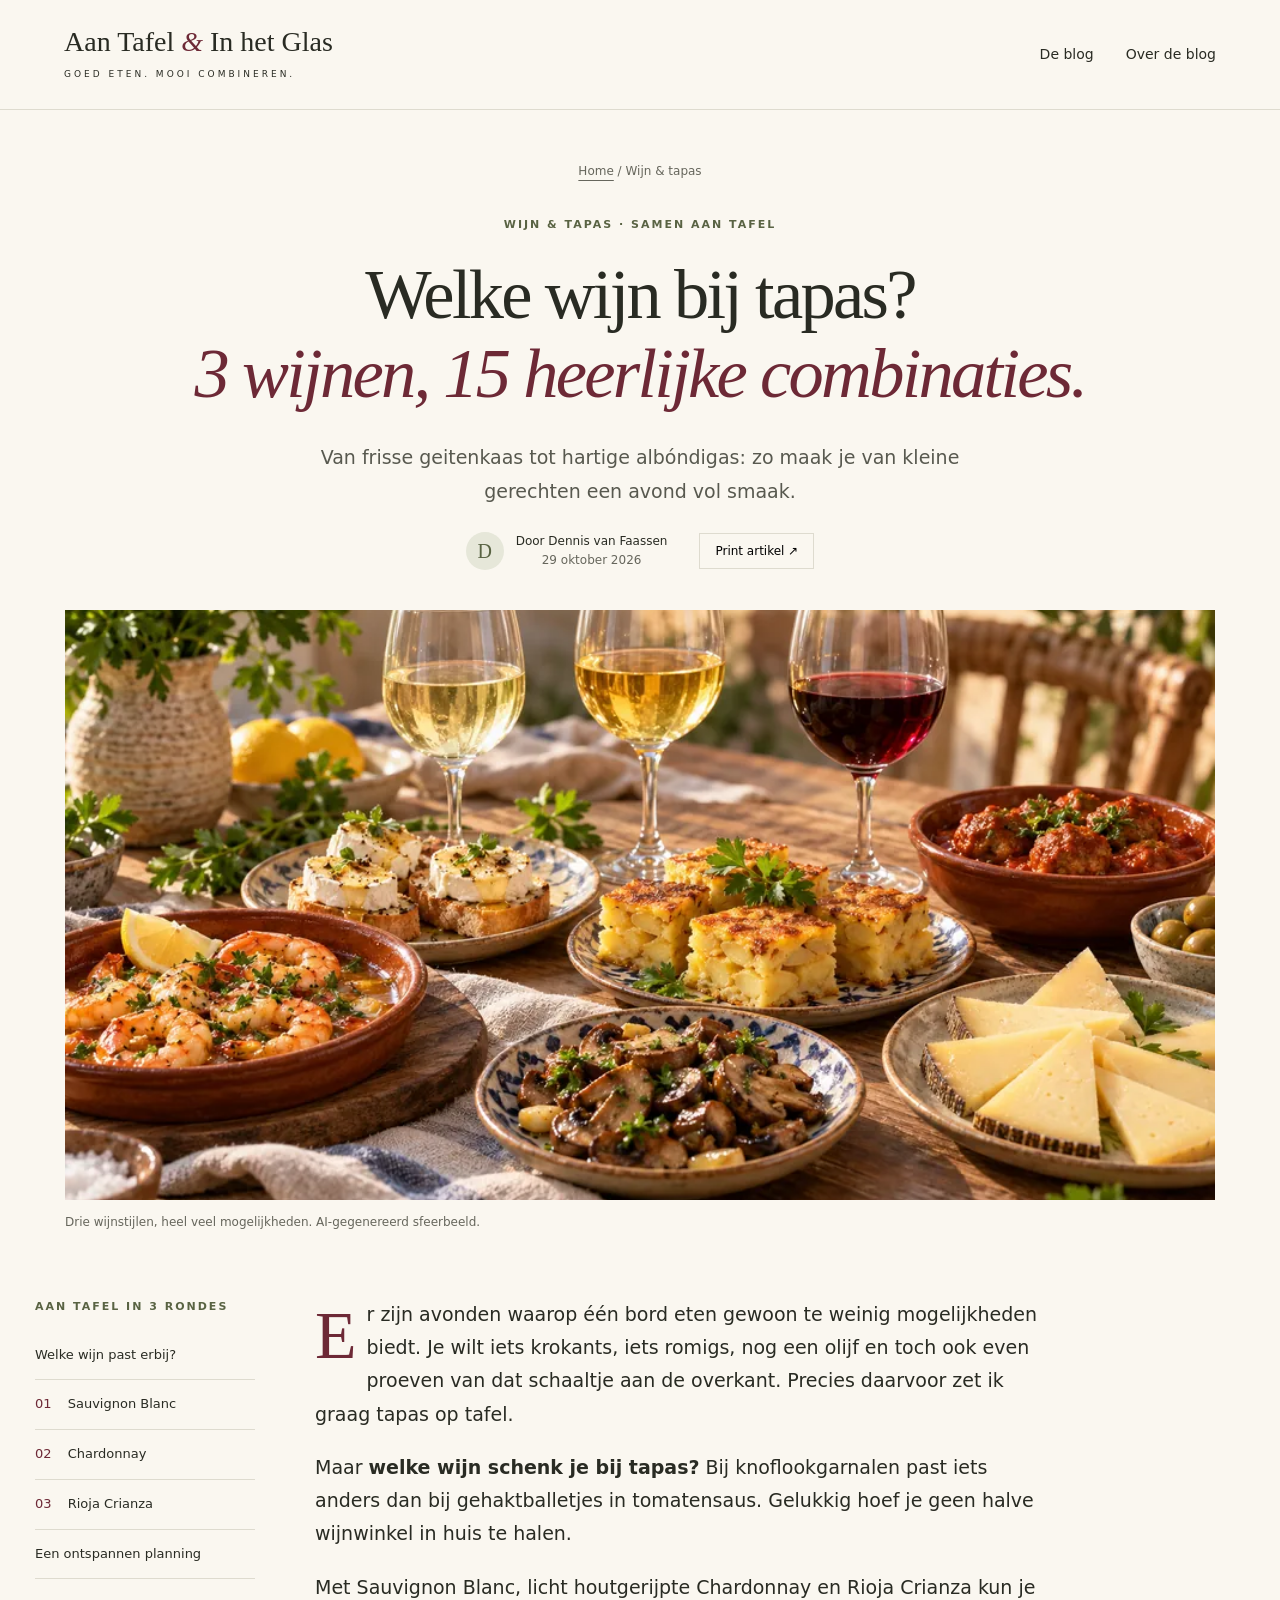
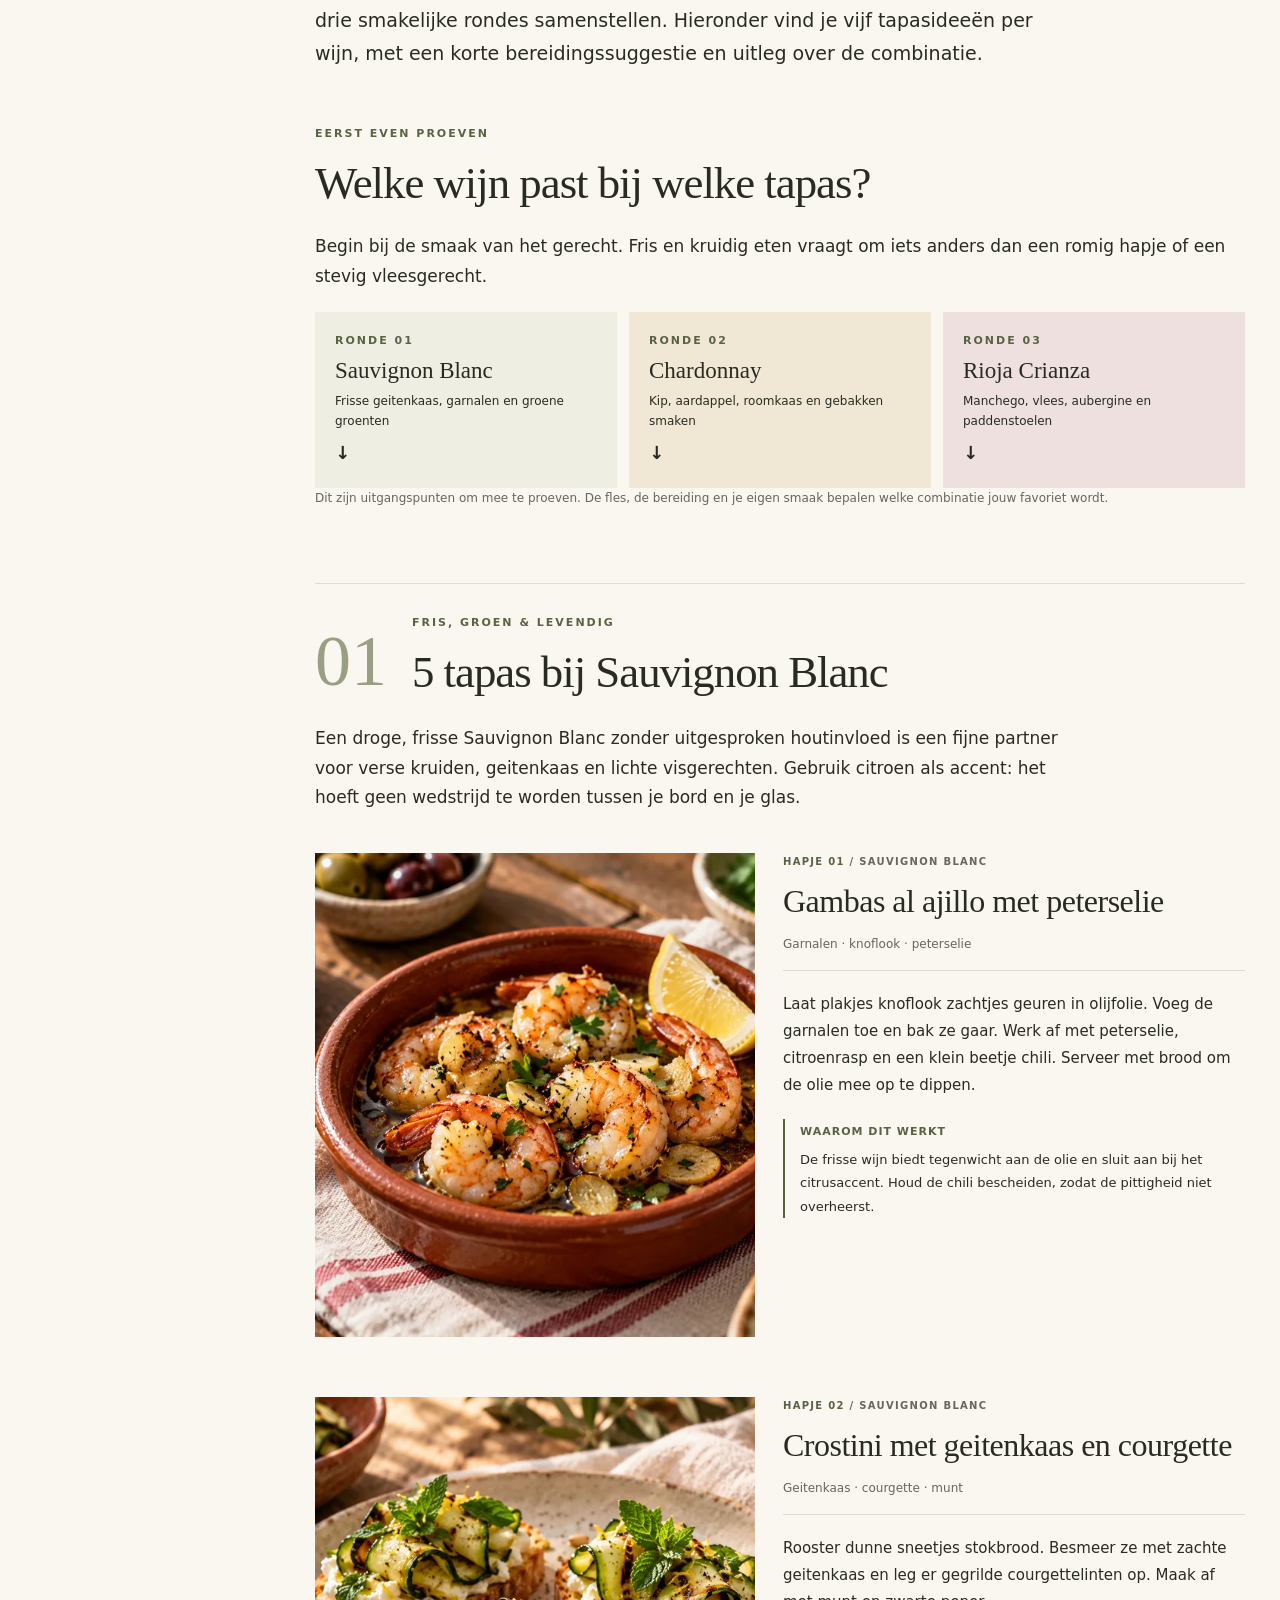
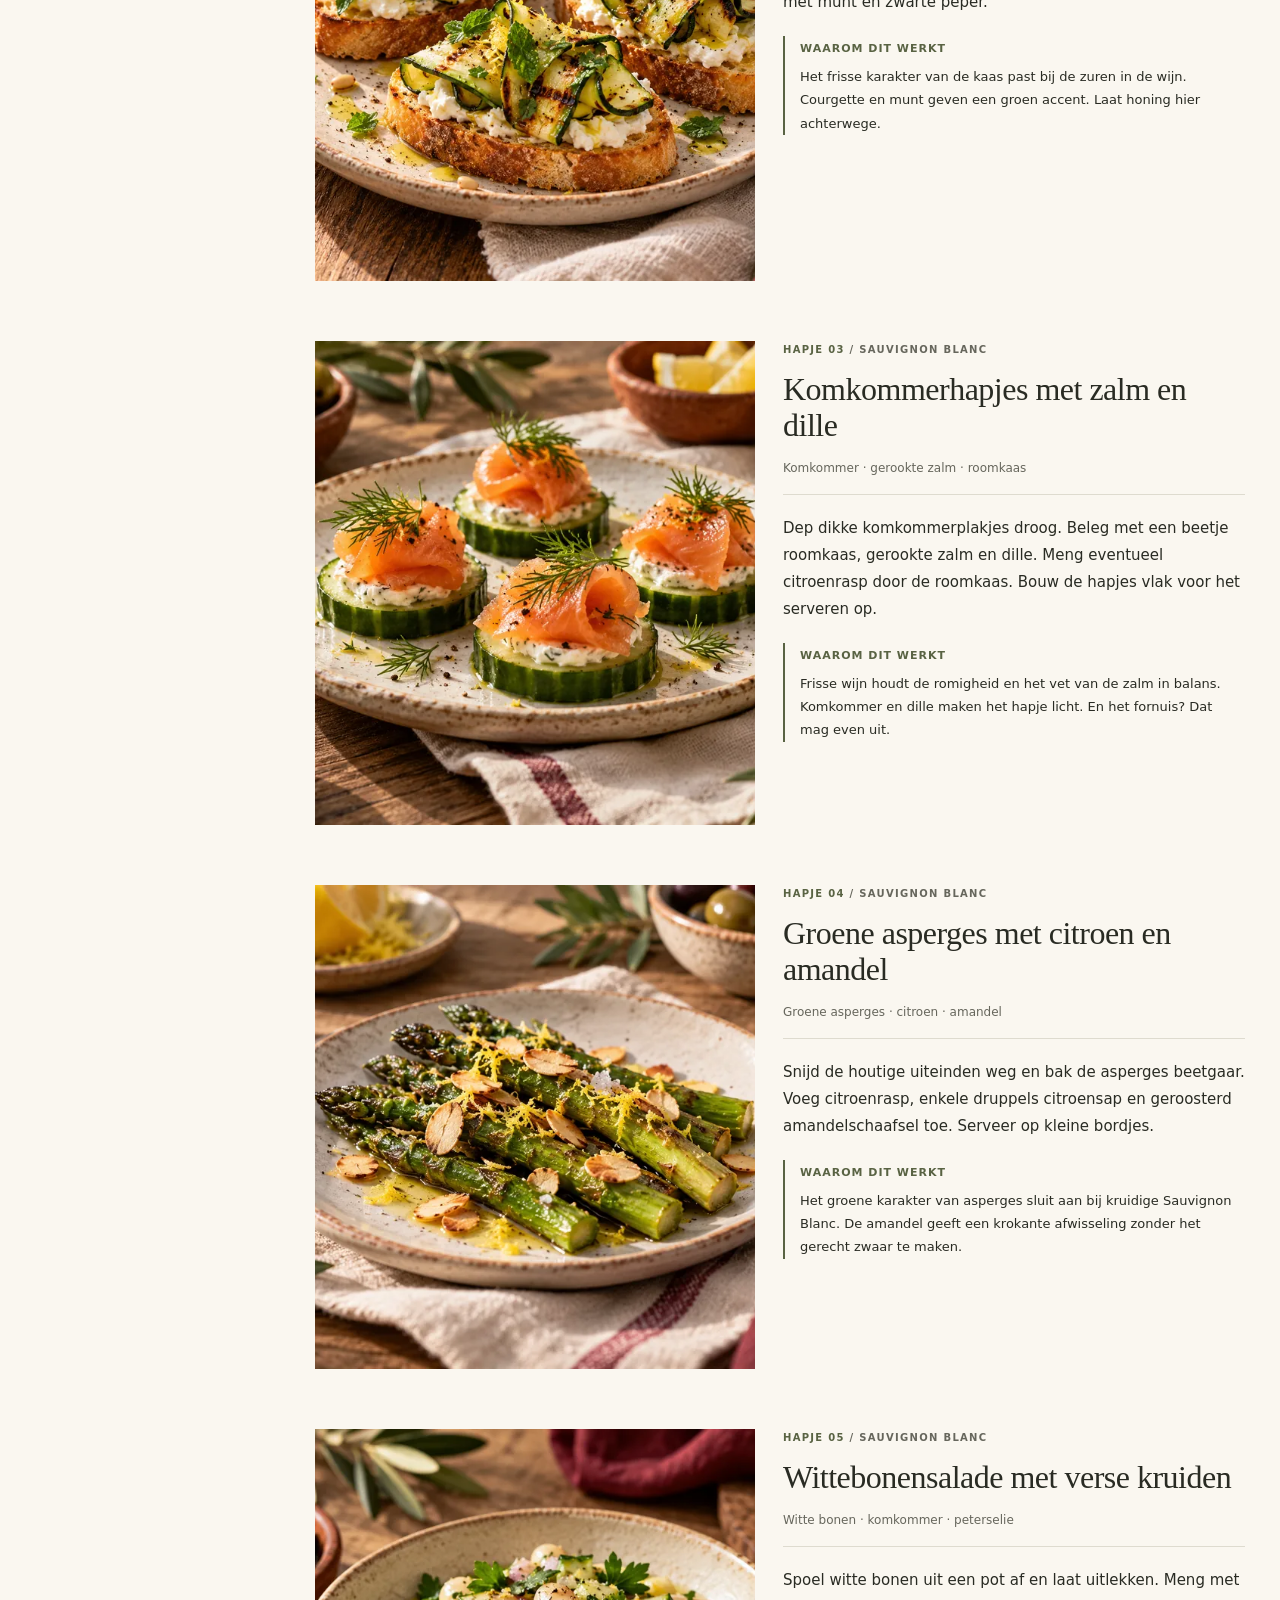
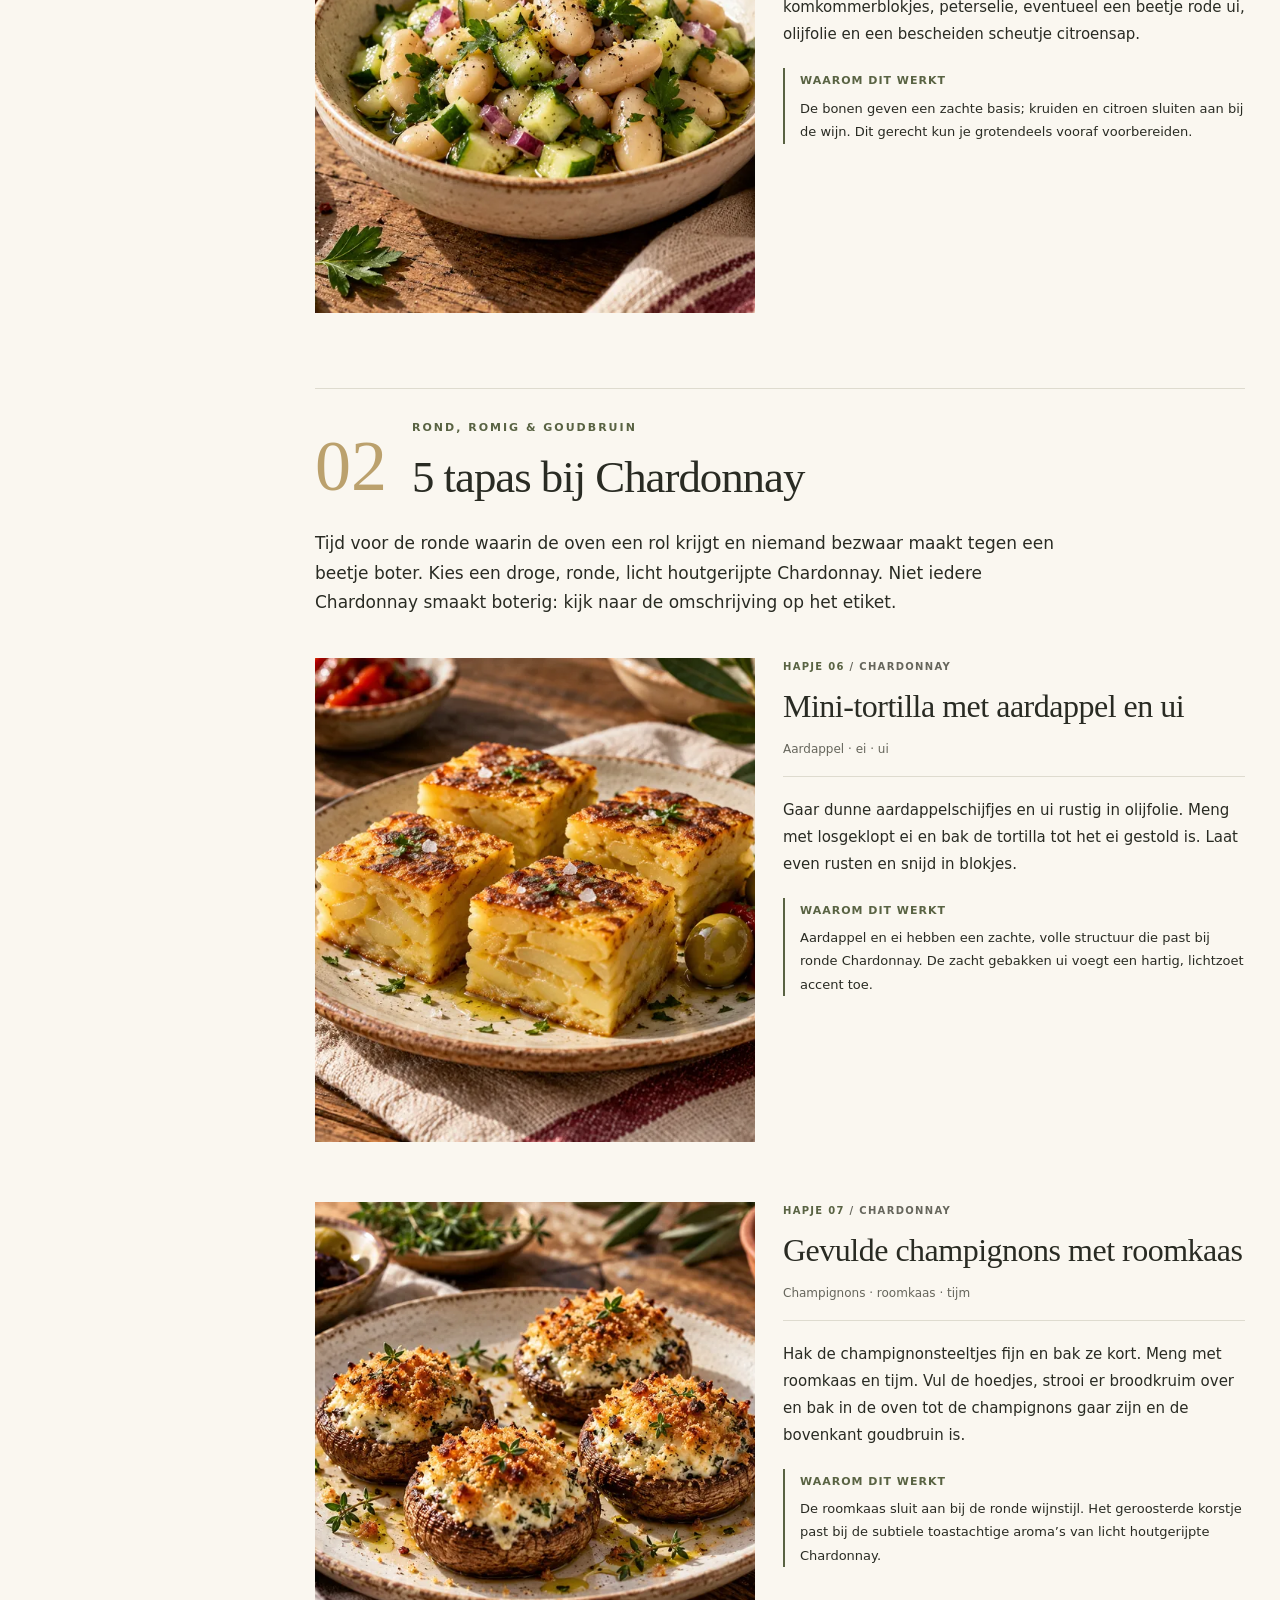
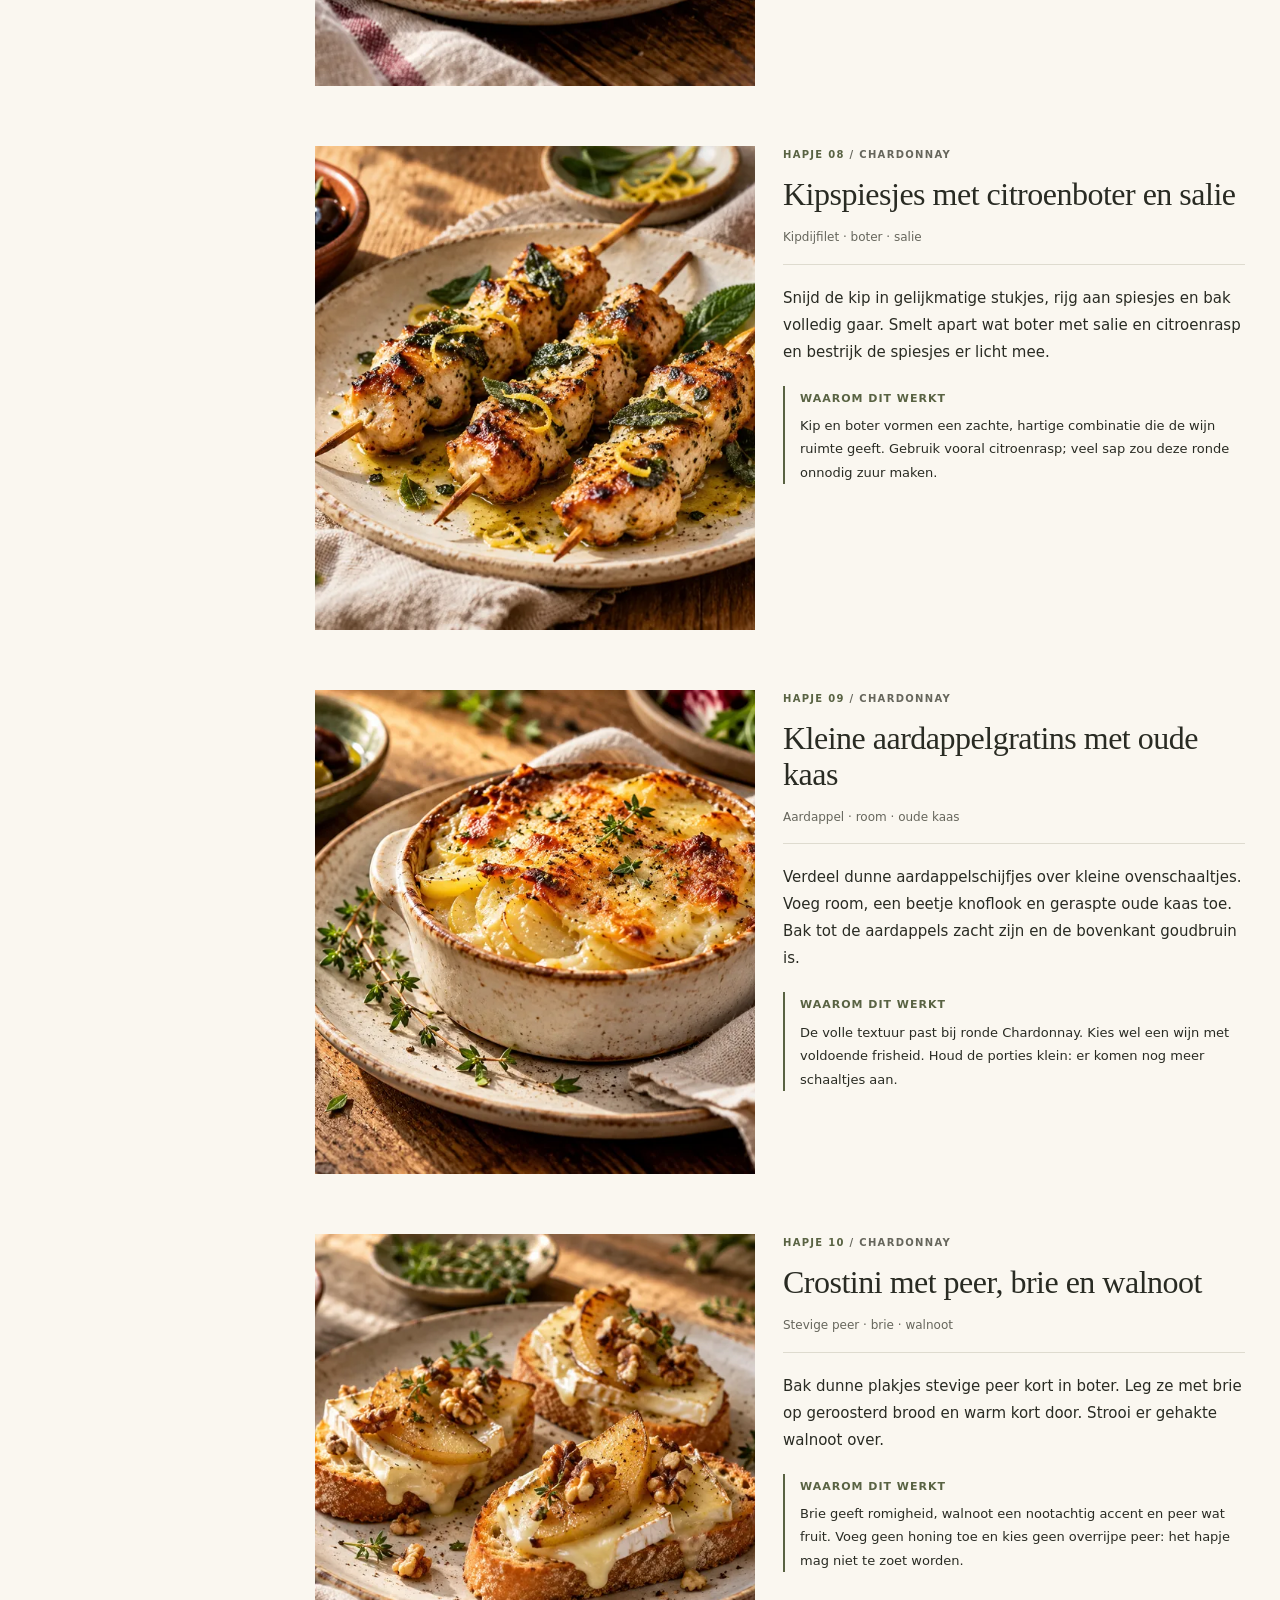
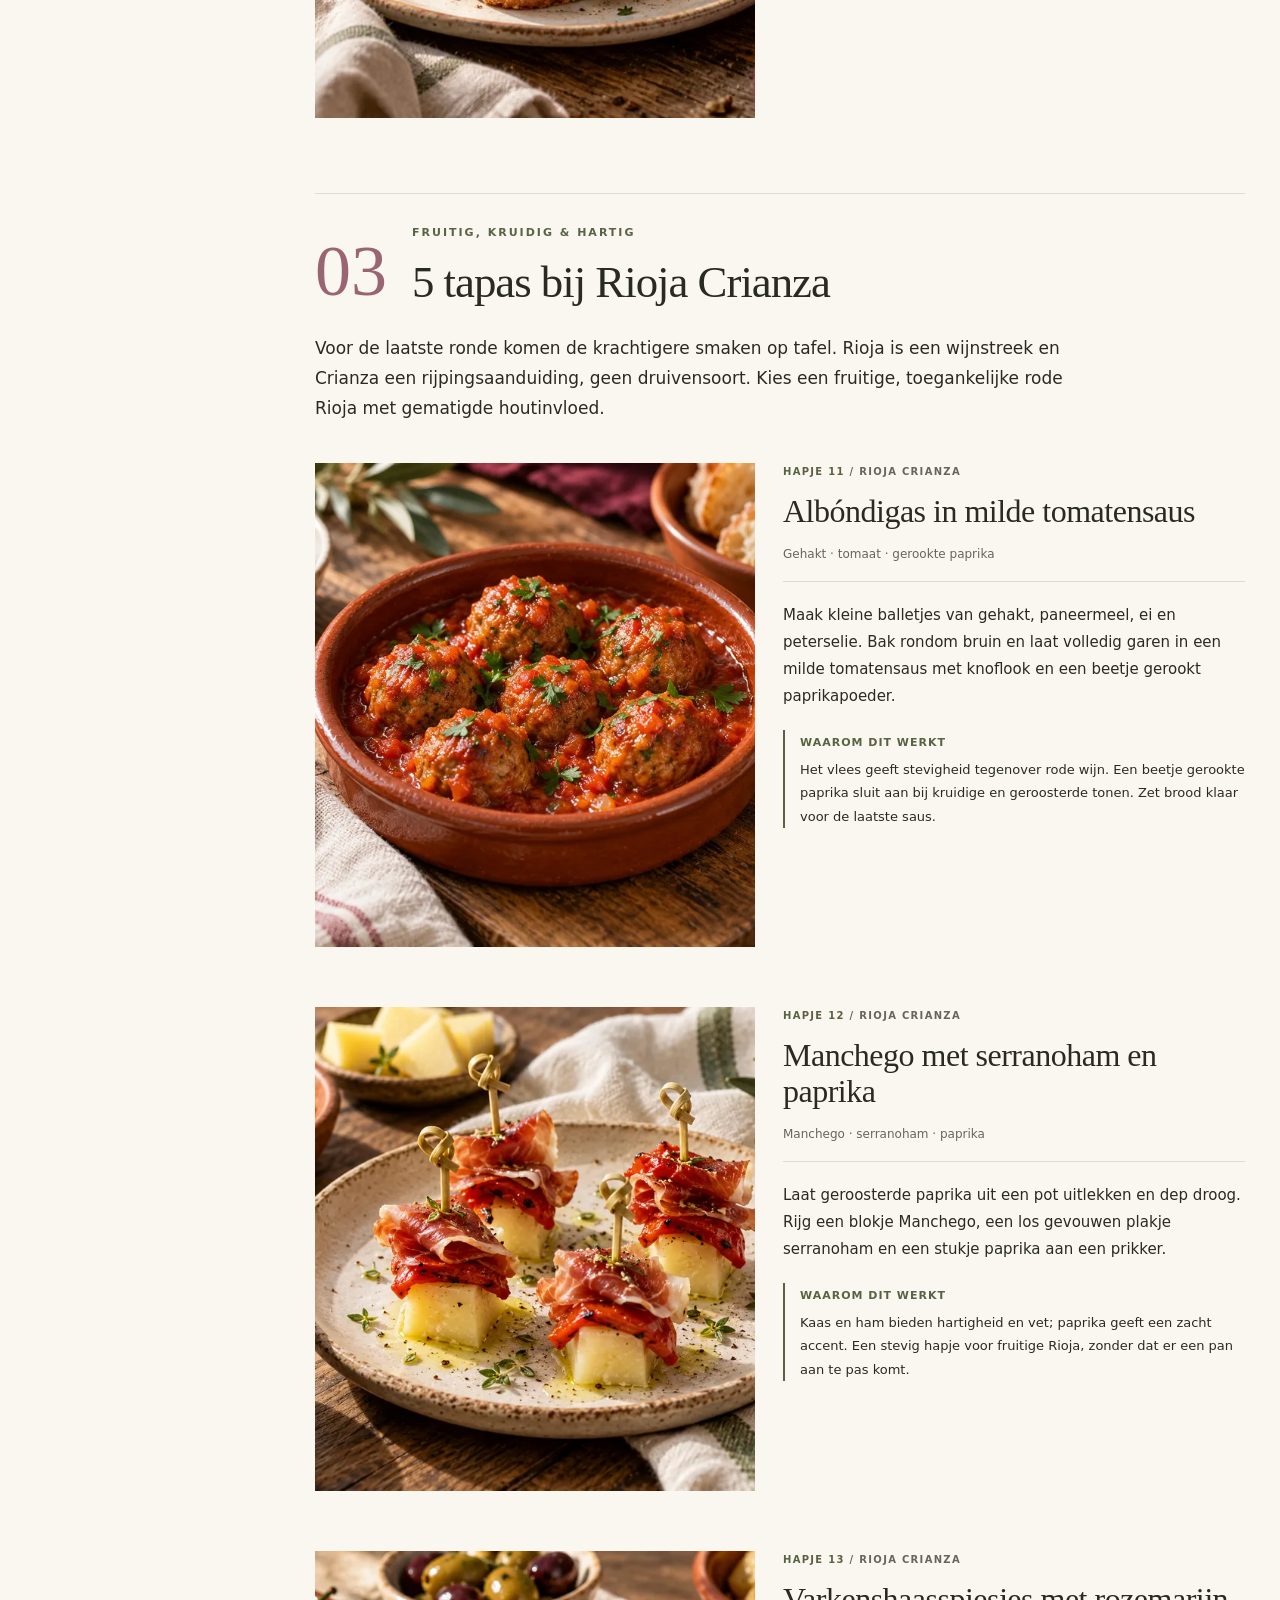
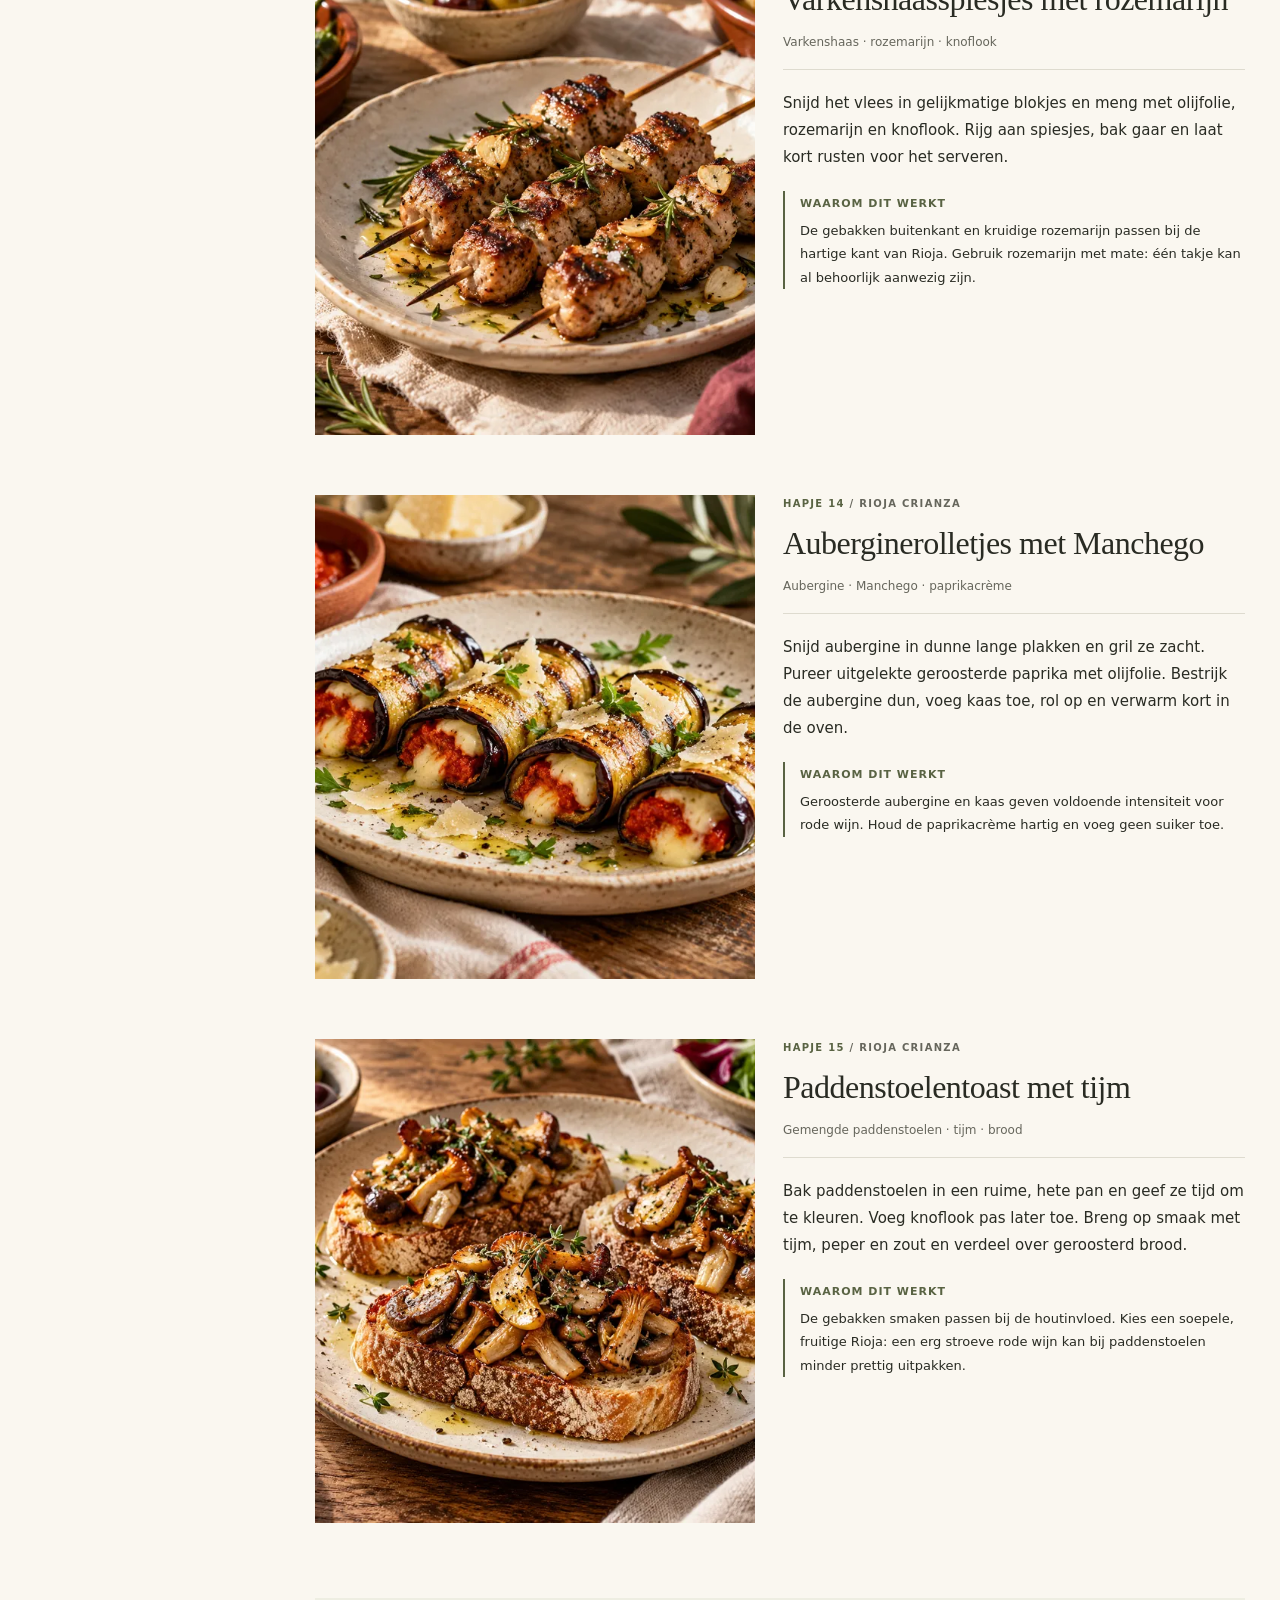
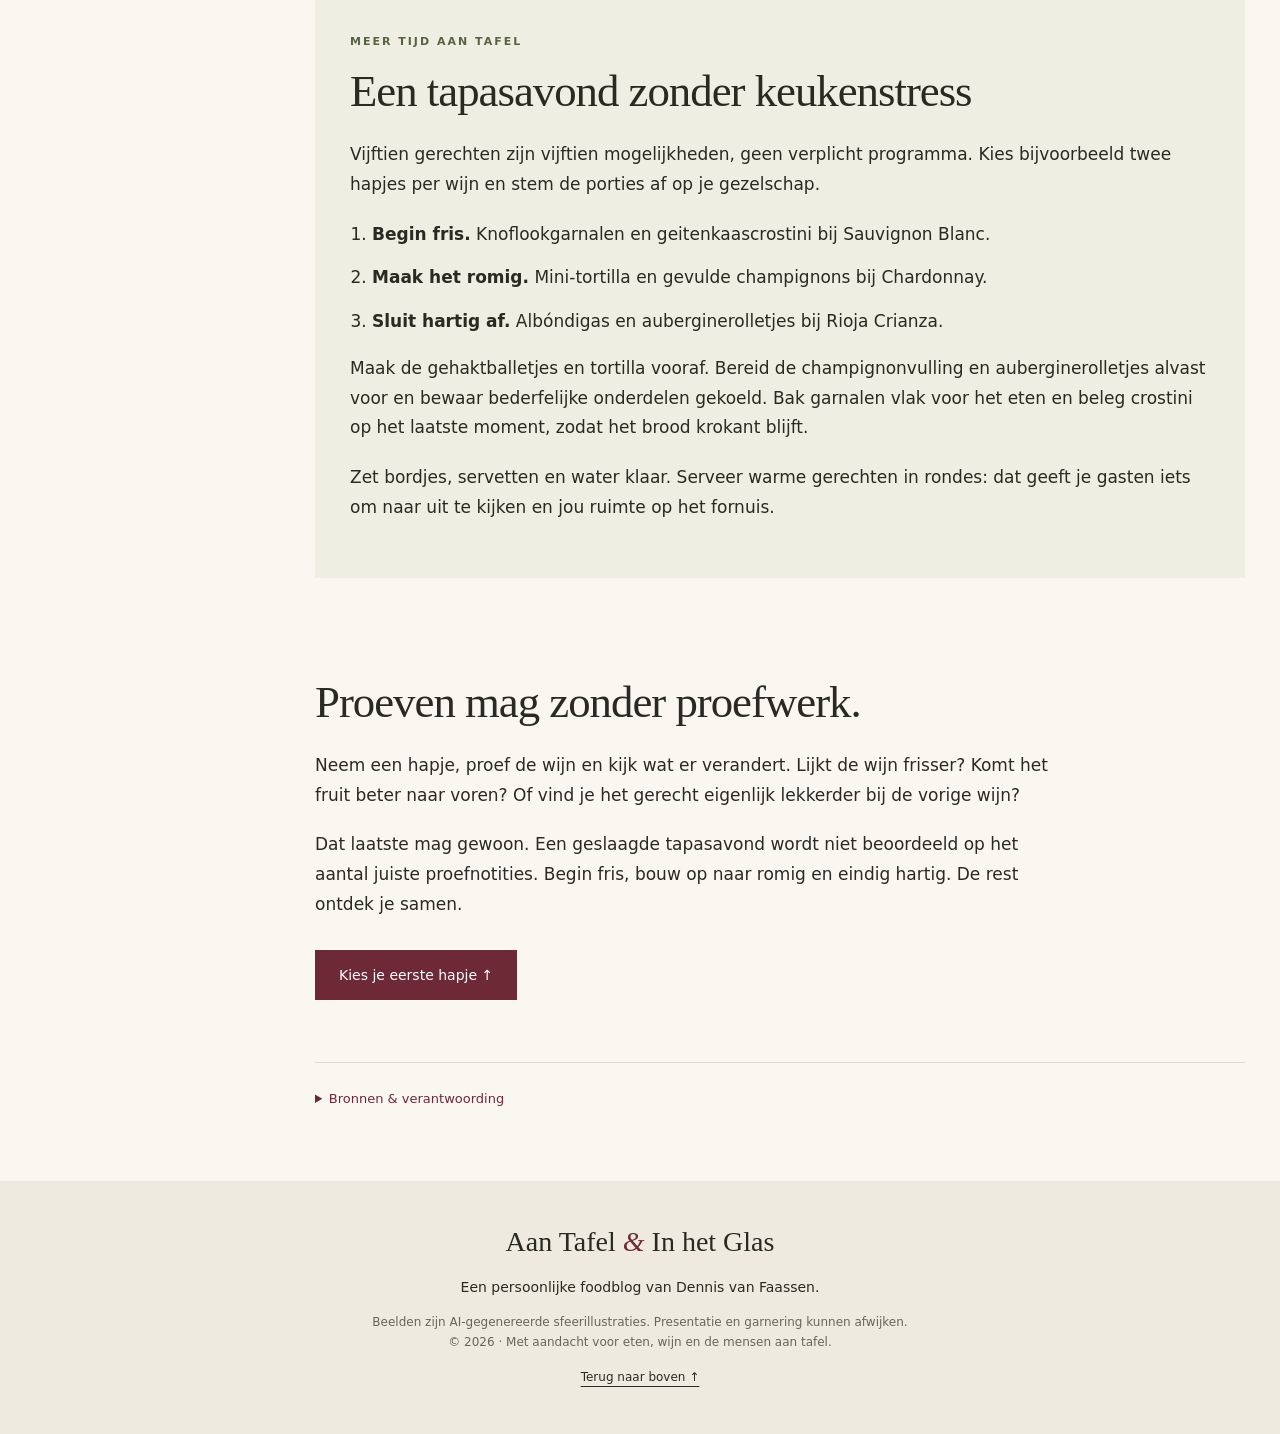
==== wijn-bij-tapas/index.html @ 96994aa3 "Add responsive wine and tapas blog with 15 illustrated dishes and SEO metadata" ====
<!doctype html><html lang="nl"><head><meta charset="utf-8"><meta name="viewport" content="width=device-width,initial-scale=1"><title>Welke wijn bij tapas? 3 wijnen en 15 lekkere combinaties</title><meta name="description" content="Welke wijn past bij tapas? Ontdek 15 tapasgerechten bij Sauvignon Blanc, Chardonnay en Rioja Crianza, met tips voor een gezellige avond."><meta name="theme-color" content="#6d2936"><link rel="canonical" href="https://dennisvanfaassen.github.io/FoodBlog/wijn-bij-tapas/"><link rel="icon" href="../assets/favicon.svg" type="image/svg+xml"><link rel="stylesheet" href="../assets/style.css"><meta property="og:type" content="article"><meta property="og:locale" content="nl_NL"><meta property="og:title" content="Welke wijn bij tapas? 3 wijnen en 15 lekkere combinaties"><meta property="og:description" content="Welke wijn past bij tapas? Ontdek 15 tapasgerechten bij Sauvignon Blanc, Chardonnay en Rioja Crianza, met tips voor een gezellige avond."><meta property="og:url" content="https://dennisvanfaassen.github.io/FoodBlog/wijn-bij-tapas/"><meta property="og:image" content="https://dennisvanfaassen.github.io/FoodBlog/assets/hero-960.webp"><meta name="twitter:card" content="summary_large_image"></head><body><a class="skip" href="#main">Naar de inhoud</a><header class="header"><a class="brand" href="../">Aan Tafel <i>&</i> In het Glas<span>GOED ETEN. MOOI COMBINEREN.</span></a><nav aria-label="Hoofdnavigatie"><a href="../wijn-bij-tapas/">De blog</a><a href="../#over">Over de blog</a></nav></header><main id="main"><article><header class="article-head" id="top"><a class="breadcrumb" href="../">Home</a><span class="breadcrumb"> / Wijn & tapas</span><p class="eyebrow">WIJN & TAPAS · SAMEN AAN TAFEL</p><h1>Welke wijn bij tapas?<br><em>3 wijnen, 15 heerlijke combinaties.</em></h1><p class="lead">Van frisse geitenkaas tot hartige albóndigas: zo maak je van kleine gerechten een avond vol smaak.</p><div class="byline"><span class="avatar">D</span><span>Door Dennis van Faassen<br><time datetime="2026-10-29">29 oktober 2026</time></span><button class="print" type="button" id="print-button" hidden>Print artikel ↗</button></div></header><figure class="article-hero"><img src="../assets/hero-960.webp" srcset="../assets/hero-480.webp 480w, ../assets/hero-960.webp 960w" sizes="(max-width: 700px) 100vw, 50vw" width="960" height="640" alt="Tapas met drie glazen wijn, garnalen, geitenkaascrostini, tortilla en kaas" fetchpriority="high"><figcaption>Drie wijnstijlen, heel veel mogelijkheden. AI-gegenereerd sfeerbeeld.</figcaption></figure><div class="article-layout"><aside><nav class="toc" aria-label="In dit artikel"><p class="eyebrow">AAN TAFEL IN 3 RONDES</p><a href="#overzicht">Welke wijn past erbij?</a><a href="#sauvignon-blanc"><span>01</span> Sauvignon Blanc</a><a href="#chardonnay"><span>02</span> Chardonnay</a><a href="#rioja"><span>03</span> Rioja Crianza</a><a href="#planning">Een ontspannen planning</a></nav></aside><div class="article-body"><div class="intro"><p>Er zijn avonden waarop één bord eten gewoon te weinig mogelijkheden biedt. Je wilt iets krokants, iets romigs, nog een olijf en toch ook even proeven van dat schaaltje aan de overkant. Precies daarvoor zet ik graag tapas op tafel.</p><p>Maar <strong>welke wijn schenk je bij tapas?</strong> Bij knoflookgarnalen past iets anders dan bij gehaktballetjes in tomatensaus. Gelukkig hoef je geen halve wijnwinkel in huis te halen.</p><p>Met Sauvignon Blanc, licht houtgerijpte Chardonnay en Rioja Crianza kun je drie smakelijke rondes samenstellen. Hieronder vind je vijf tapasideeën per wijn, met een korte bereidingssuggestie en uitleg over de combinatie.</p></div><section id="overzicht"><p class="eyebrow">EERST EVEN PROEVEN</p><h2>Welke wijn past bij welke tapas?</h2><p>Begin bij de smaak van het gerecht. Fris en kruidig eten vraagt om iets anders dan een romig hapje of een stevig vleesgerecht.</p><div class="wine-overview"><a class="wine-choice fris" href="#sauvignon-blanc"><span class="eyebrow">RONDE 01</span><strong>Sauvignon Blanc</strong><span>Frisse geitenkaas, garnalen en groene groenten</span><b aria-hidden="true">↓</b></a><a class="wine-choice romig" href="#chardonnay"><span class="eyebrow">RONDE 02</span><strong>Chardonnay</strong><span>Kip, aardappel, roomkaas en gebakken smaken</span><b aria-hidden="true">↓</b></a><a class="wine-choice hartig" href="#rioja"><span class="eyebrow">RONDE 03</span><strong>Rioja Crianza</strong><span>Manchego, vlees, aubergine en paddenstoelen</span><b aria-hidden="true">↓</b></a></div><p class="small">Dit zijn uitgangspunten om mee te proeven. De fles, de bereiding en je eigen smaak bepalen welke combinatie jouw favoriet wordt.</p></section><section class="wine-section fris" id="sauvignon-blanc"><div class="wine-heading"><span class="round">01</span><div><p class="eyebrow">Fris, groen & levendig</p><h2>5 tapas bij Sauvignon Blanc</h2></div></div><p class="section-intro">Een droge, frisse Sauvignon Blanc zonder uitgesproken houtinvloed is een fijne partner voor verse kruiden, geitenkaas en lichte visgerechten. Gebruik citroen als accent: het hoeft geen wedstrijd te worden tussen je bord en je glas.</p><section class="dish" id="01-gambas"><figure><img src="../assets/01-gambas-960.webp" srcset="../assets/01-gambas-480.webp 480w, ../assets/01-gambas-960.webp 960w" sizes="(max-width: 700px) 100vw, 50vw" width="960" height="640" alt="Gambas al ajillo met peterselie" loading="lazy" decoding="async"></figure><div class="dish-copy"><p class="eyebrow">HAPJE 01 <span> / Sauvignon Blanc</span></p><h3>Gambas al ajillo met peterselie</h3><p class="ingredients">Garnalen · knoflook · peterselie</p><p>Laat plakjes knoflook zachtjes geuren in olijfolie. Voeg de garnalen toe en bak ze gaar. Werk af met peterselie, citroenrasp en een klein beetje chili. Serveer met brood om de olie mee op te dippen.</p><div class="pairing"><strong>Waarom dit werkt</strong><p>De frisse wijn biedt tegenwicht aan de olie en sluit aan bij het citrusaccent. Houd de chili bescheiden, zodat de pittigheid niet overheerst.</p></div></div></section><section class="dish" id="02-geitenkaas"><figure><img src="../assets/02-geitenkaas-960.webp" srcset="../assets/02-geitenkaas-480.webp 480w, ../assets/02-geitenkaas-960.webp 960w" sizes="(max-width: 700px) 100vw, 50vw" width="960" height="640" alt="Crostini met geitenkaas en courgette" loading="lazy" decoding="async"></figure><div class="dish-copy"><p class="eyebrow">HAPJE 02 <span> / Sauvignon Blanc</span></p><h3>Crostini met geitenkaas en courgette</h3><p class="ingredients">Geitenkaas · courgette · munt</p><p>Rooster dunne sneetjes stokbrood. Besmeer ze met zachte geitenkaas en leg er gegrilde courgettelinten op. Maak af met munt en zwarte peper.</p><div class="pairing"><strong>Waarom dit werkt</strong><p>Het frisse karakter van de kaas past bij de zuren in de wijn. Courgette en munt geven een groen accent. Laat honing hier achterwege.</p></div></div></section><section class="dish" id="03-zalm"><figure><img src="../assets/03-zalm-960.webp" srcset="../assets/03-zalm-480.webp 480w, ../assets/03-zalm-960.webp 960w" sizes="(max-width: 700px) 100vw, 50vw" width="960" height="640" alt="Komkommerhapjes met zalm en dille" loading="lazy" decoding="async"></figure><div class="dish-copy"><p class="eyebrow">HAPJE 03 <span> / Sauvignon Blanc</span></p><h3>Komkommerhapjes met zalm en dille</h3><p class="ingredients">Komkommer · gerookte zalm · roomkaas</p><p>Dep dikke komkommerplakjes droog. Beleg met een beetje roomkaas, gerookte zalm en dille. Meng eventueel citroenrasp door de roomkaas. Bouw de hapjes vlak voor het serveren op.</p><div class="pairing"><strong>Waarom dit werkt</strong><p>Frisse wijn houdt de romigheid en het vet van de zalm in balans. Komkommer en dille maken het hapje licht. En het fornuis? Dat mag even uit.</p></div></div></section><section class="dish" id="04-asperges"><figure><img src="../assets/04-asperges-960.webp" srcset="../assets/04-asperges-480.webp 480w, ../assets/04-asperges-960.webp 960w" sizes="(max-width: 700px) 100vw, 50vw" width="960" height="640" alt="Groene asperges met citroen en amandel" loading="lazy" decoding="async"></figure><div class="dish-copy"><p class="eyebrow">HAPJE 04 <span> / Sauvignon Blanc</span></p><h3>Groene asperges met citroen en amandel</h3><p class="ingredients">Groene asperges · citroen · amandel</p><p>Snijd de houtige uiteinden weg en bak de asperges beetgaar. Voeg citroenrasp, enkele druppels citroensap en geroosterd amandelschaafsel toe. Serveer op kleine bordjes.</p><div class="pairing"><strong>Waarom dit werkt</strong><p>Het groene karakter van asperges sluit aan bij kruidige Sauvignon Blanc. De amandel geeft een krokante afwisseling zonder het gerecht zwaar te maken.</p></div></div></section><section class="dish" id="05-bonensalade"><figure><img src="../assets/05-bonensalade-960.webp" srcset="../assets/05-bonensalade-480.webp 480w, ../assets/05-bonensalade-960.webp 960w" sizes="(max-width: 700px) 100vw, 50vw" width="960" height="640" alt="Wittebonensalade met verse kruiden" loading="lazy" decoding="async"></figure><div class="dish-copy"><p class="eyebrow">HAPJE 05 <span> / Sauvignon Blanc</span></p><h3>Wittebonensalade met verse kruiden</h3><p class="ingredients">Witte bonen · komkommer · peterselie</p><p>Spoel witte bonen uit een pot af en laat uitlekken. Meng met komkommerblokjes, peterselie, eventueel een beetje rode ui, olijfolie en een bescheiden scheutje citroensap.</p><div class="pairing"><strong>Waarom dit werkt</strong><p>De bonen geven een zachte basis; kruiden en citroen sluiten aan bij de wijn. Dit gerecht kun je grotendeels vooraf voorbereiden.</p></div></div></section></section><section class="wine-section romig" id="chardonnay"><div class="wine-heading"><span class="round">02</span><div><p class="eyebrow">Rond, romig & goudbruin</p><h2>5 tapas bij Chardonnay</h2></div></div><p class="section-intro">Tijd voor de ronde waarin de oven een rol krijgt en niemand bezwaar maakt tegen een beetje boter. Kies een droge, ronde, licht houtgerijpte Chardonnay. Niet iedere Chardonnay smaakt boterig: kijk naar de omschrijving op het etiket.</p><section class="dish" id="06-tortilla"><figure><img src="../assets/06-tortilla-960.webp" srcset="../assets/06-tortilla-480.webp 480w, ../assets/06-tortilla-960.webp 960w" sizes="(max-width: 700px) 100vw, 50vw" width="960" height="640" alt="Mini-tortilla met aardappel en ui" loading="lazy" decoding="async"></figure><div class="dish-copy"><p class="eyebrow">HAPJE 06 <span> / Chardonnay</span></p><h3>Mini-tortilla met aardappel en ui</h3><p class="ingredients">Aardappel · ei · ui</p><p>Gaar dunne aardappelschijfjes en ui rustig in olijfolie. Meng met losgeklopt ei en bak de tortilla tot het ei gestold is. Laat even rusten en snijd in blokjes.</p><div class="pairing"><strong>Waarom dit werkt</strong><p>Aardappel en ei hebben een zachte, volle structuur die past bij ronde Chardonnay. De zacht gebakken ui voegt een hartig, lichtzoet accent toe.</p></div></div></section><section class="dish" id="07-champignons"><figure><img src="../assets/07-champignons-960.webp" srcset="../assets/07-champignons-480.webp 480w, ../assets/07-champignons-960.webp 960w" sizes="(max-width: 700px) 100vw, 50vw" width="960" height="640" alt="Gevulde champignons met roomkaas" loading="lazy" decoding="async"></figure><div class="dish-copy"><p class="eyebrow">HAPJE 07 <span> / Chardonnay</span></p><h3>Gevulde champignons met roomkaas</h3><p class="ingredients">Champignons · roomkaas · tijm</p><p>Hak de champignonsteeltjes fijn en bak ze kort. Meng met roomkaas en tijm. Vul de hoedjes, strooi er broodkruim over en bak in de oven tot de champignons gaar zijn en de bovenkant goudbruin is.</p><div class="pairing"><strong>Waarom dit werkt</strong><p>De roomkaas sluit aan bij de ronde wijnstijl. Het geroosterde korstje past bij de subtiele toastachtige aroma’s van licht houtgerijpte Chardonnay.</p></div></div></section><section class="dish" id="08-kipspiesjes"><figure><img src="../assets/08-kipspiesjes-960.webp" srcset="../assets/08-kipspiesjes-480.webp 480w, ../assets/08-kipspiesjes-960.webp 960w" sizes="(max-width: 700px) 100vw, 50vw" width="960" height="640" alt="Kipspiesjes met citroenboter en salie" loading="lazy" decoding="async"></figure><div class="dish-copy"><p class="eyebrow">HAPJE 08 <span> / Chardonnay</span></p><h3>Kipspiesjes met citroenboter en salie</h3><p class="ingredients">Kipdijfilet · boter · salie</p><p>Snijd de kip in gelijkmatige stukjes, rijg aan spiesjes en bak volledig gaar. Smelt apart wat boter met salie en citroenrasp en bestrijk de spiesjes er licht mee.</p><div class="pairing"><strong>Waarom dit werkt</strong><p>Kip en boter vormen een zachte, hartige combinatie die de wijn ruimte geeft. Gebruik vooral citroenrasp; veel sap zou deze ronde onnodig zuur maken.</p></div></div></section><section class="dish" id="09-gratin"><figure><img src="../assets/09-gratin-960.webp" srcset="../assets/09-gratin-480.webp 480w, ../assets/09-gratin-960.webp 960w" sizes="(max-width: 700px) 100vw, 50vw" width="960" height="640" alt="Kleine aardappelgratins met oude kaas" loading="lazy" decoding="async"></figure><div class="dish-copy"><p class="eyebrow">HAPJE 09 <span> / Chardonnay</span></p><h3>Kleine aardappelgratins met oude kaas</h3><p class="ingredients">Aardappel · room · oude kaas</p><p>Verdeel dunne aardappelschijfjes over kleine ovenschaaltjes. Voeg room, een beetje knoflook en geraspte oude kaas toe. Bak tot de aardappels zacht zijn en de bovenkant goudbruin is.</p><div class="pairing"><strong>Waarom dit werkt</strong><p>De volle textuur past bij ronde Chardonnay. Kies wel een wijn met voldoende frisheid. Houd de porties klein: er komen nog meer schaaltjes aan.</p></div></div></section><section class="dish" id="10-peer-brie"><figure><img src="../assets/10-peer-brie-960.webp" srcset="../assets/10-peer-brie-480.webp 480w, ../assets/10-peer-brie-960.webp 960w" sizes="(max-width: 700px) 100vw, 50vw" width="960" height="640" alt="Crostini met peer, brie en walnoot" loading="lazy" decoding="async"></figure><div class="dish-copy"><p class="eyebrow">HAPJE 10 <span> / Chardonnay</span></p><h3>Crostini met peer, brie en walnoot</h3><p class="ingredients">Stevige peer · brie · walnoot</p><p>Bak dunne plakjes stevige peer kort in boter. Leg ze met brie op geroosterd brood en warm kort door. Strooi er gehakte walnoot over.</p><div class="pairing"><strong>Waarom dit werkt</strong><p>Brie geeft romigheid, walnoot een nootachtig accent en peer wat fruit. Voeg geen honing toe en kies geen overrijpe peer: het hapje mag niet te zoet worden.</p></div></div></section></section><section class="wine-section hartig" id="rioja"><div class="wine-heading"><span class="round">03</span><div><p class="eyebrow">Fruitig, kruidig & hartig</p><h2>5 tapas bij Rioja Crianza</h2></div></div><p class="section-intro">Voor de laatste ronde komen de krachtigere smaken op tafel. Rioja is een wijnstreek en Crianza een rijpingsaanduiding, geen druivensoort. Kies een fruitige, toegankelijke rode Rioja met gematigde houtinvloed.</p><section class="dish" id="11-albondigas"><figure><img src="../assets/11-albondigas-960.webp" srcset="../assets/11-albondigas-480.webp 480w, ../assets/11-albondigas-960.webp 960w" sizes="(max-width: 700px) 100vw, 50vw" width="960" height="640" alt="Albóndigas in milde tomatensaus" loading="lazy" decoding="async"></figure><div class="dish-copy"><p class="eyebrow">HAPJE 11 <span> / Rioja Crianza</span></p><h3>Albóndigas in milde tomatensaus</h3><p class="ingredients">Gehakt · tomaat · gerookte paprika</p><p>Maak kleine balletjes van gehakt, paneermeel, ei en peterselie. Bak rondom bruin en laat volledig garen in een milde tomatensaus met knoflook en een beetje gerookt paprikapoeder.</p><div class="pairing"><strong>Waarom dit werkt</strong><p>Het vlees geeft stevigheid tegenover rode wijn. Een beetje gerookte paprika sluit aan bij kruidige en geroosterde tonen. Zet brood klaar voor de laatste saus.</p></div></div></section><section class="dish" id="12-manchego"><figure><img src="../assets/12-manchego-960.webp" srcset="../assets/12-manchego-480.webp 480w, ../assets/12-manchego-960.webp 960w" sizes="(max-width: 700px) 100vw, 50vw" width="960" height="640" alt="Manchego met serranoham en paprika" loading="lazy" decoding="async"></figure><div class="dish-copy"><p class="eyebrow">HAPJE 12 <span> / Rioja Crianza</span></p><h3>Manchego met serranoham en paprika</h3><p class="ingredients">Manchego · serranoham · paprika</p><p>Laat geroosterde paprika uit een pot uitlekken en dep droog. Rijg een blokje Manchego, een los gevouwen plakje serranoham en een stukje paprika aan een prikker.</p><div class="pairing"><strong>Waarom dit werkt</strong><p>Kaas en ham bieden hartigheid en vet; paprika geeft een zacht accent. Een stevig hapje voor fruitige Rioja, zonder dat er een pan aan te pas komt.</p></div></div></section><section class="dish" id="13-varkenshaas"><figure><img src="../assets/13-varkenshaas-960.webp" srcset="../assets/13-varkenshaas-480.webp 480w, ../assets/13-varkenshaas-960.webp 960w" sizes="(max-width: 700px) 100vw, 50vw" width="960" height="640" alt="Varkenshaasspiesjes met rozemarijn" loading="lazy" decoding="async"></figure><div class="dish-copy"><p class="eyebrow">HAPJE 13 <span> / Rioja Crianza</span></p><h3>Varkenshaasspiesjes met rozemarijn</h3><p class="ingredients">Varkenshaas · rozemarijn · knoflook</p><p>Snijd het vlees in gelijkmatige blokjes en meng met olijfolie, rozemarijn en knoflook. Rijg aan spiesjes, bak gaar en laat kort rusten voor het serveren.</p><div class="pairing"><strong>Waarom dit werkt</strong><p>De gebakken buitenkant en kruidige rozemarijn passen bij de hartige kant van Rioja. Gebruik rozemarijn met mate: één takje kan al behoorlijk aanwezig zijn.</p></div></div></section><section class="dish" id="14-aubergine"><figure><img src="../assets/14-aubergine-960.webp" srcset="../assets/14-aubergine-480.webp 480w, ../assets/14-aubergine-960.webp 960w" sizes="(max-width: 700px) 100vw, 50vw" width="960" height="640" alt="Auberginerolletjes met Manchego" loading="lazy" decoding="async"></figure><div class="dish-copy"><p class="eyebrow">HAPJE 14 <span> / Rioja Crianza</span></p><h3>Auberginerolletjes met Manchego</h3><p class="ingredients">Aubergine · Manchego · paprikacrème</p><p>Snijd aubergine in dunne lange plakken en gril ze zacht. Pureer uitgelekte geroosterde paprika met olijfolie. Bestrijk de aubergine dun, voeg kaas toe, rol op en verwarm kort in de oven.</p><div class="pairing"><strong>Waarom dit werkt</strong><p>Geroosterde aubergine en kaas geven voldoende intensiteit voor rode wijn. Houd de paprikacrème hartig en voeg geen suiker toe.</p></div></div></section><section class="dish" id="15-paddenstoelen"><figure><img src="../assets/15-paddenstoelen-960.webp" srcset="../assets/15-paddenstoelen-480.webp 480w, ../assets/15-paddenstoelen-960.webp 960w" sizes="(max-width: 700px) 100vw, 50vw" width="960" height="640" alt="Paddenstoelentoast met tijm" loading="lazy" decoding="async"></figure><div class="dish-copy"><p class="eyebrow">HAPJE 15 <span> / Rioja Crianza</span></p><h3>Paddenstoelentoast met tijm</h3><p class="ingredients">Gemengde paddenstoelen · tijm · brood</p><p>Bak paddenstoelen in een ruime, hete pan en geef ze tijd om te kleuren. Voeg knoflook pas later toe. Breng op smaak met tijm, peper en zout en verdeel over geroosterd brood.</p><div class="pairing"><strong>Waarom dit werkt</strong><p>De gebakken smaken passen bij de houtinvloed. Kies een soepele, fruitige Rioja: een erg stroeve rode wijn kan bij paddenstoelen minder prettig uitpakken.</p></div></div></section></section><section class="planning" id="planning"><p class="eyebrow">MEER TIJD AAN TAFEL</p><h2>Een tapasavond zonder keukenstress</h2><p>Vijftien gerechten zijn vijftien mogelijkheden, geen verplicht programma. Kies bijvoorbeeld twee hapjes per wijn en stem de porties af op je gezelschap.</p><ol><li><strong>Begin fris.</strong> Knoflookgarnalen en geitenkaascrostini bij Sauvignon Blanc.</li><li><strong>Maak het romig.</strong> Mini-tortilla en gevulde champignons bij Chardonnay.</li><li><strong>Sluit hartig af.</strong> Albóndigas en auberginerolletjes bij Rioja Crianza.</li></ol><p>Maak de gehaktballetjes en tortilla vooraf. Bereid de champignonvulling en auberginerolletjes alvast voor en bewaar bederfelijke onderdelen gekoeld. Bak garnalen vlak voor het eten en beleg crostini op het laatste moment, zodat het brood krokant blijft.</p><p>Zet bordjes, servetten en water klaar. Serveer warme gerechten in rondes: dat geeft je gasten iets om naar uit te kijken en jou ruimte op het fornuis.</p></section><section class="closing"><h2>Proeven mag zonder proefwerk.</h2><p>Neem een hapje, proef de wijn en kijk wat er verandert. Lijkt de wijn frisser? Komt het fruit beter naar voren? Of vind je het gerecht eigenlijk lekkerder bij de vorige wijn?</p><p>Dat laatste mag gewoon. Een geslaagde tapasavond wordt niet beoordeeld op het aantal juiste proefnotities. Begin fris, bouw op naar romig en eindig hartig. De rest ontdek je samen.</p><a class="button" href="#sauvignon-blanc">Kies je eerste hapje ↑</a></section><details class="sources"><summary>Bronnen & verantwoording</summary><p>De gerechtcombinaties zijn redactionele suggesties; geen verslag van geteste recepten. De bereidingen zijn korte ideeën, geen recepten met afgewogen hoeveelheden. Alle afbeeldingen zijn AI-gegenereerde sfeerillustraties en kunnen in garnering afwijken.</p><ul><li><a href="https://www.wosa.co.za/wosadocs/WINE_WISE_English.pdf">Wines of South Africa: Sauvignon Blanc en gerechten</a></li><li><a href="https://www.westcottvineyards.com/products/2022-reserve-chardonnay">Westcott: houtgerijpte Chardonnay en foodpairing</a></li><li><a href="https://cvne.com/wp-content/uploads/2021/03/CUNE-CRIANZA-2022-ENG.pdf">CVNE: stijl en samenstelling van Cune Crianza</a></li></ul><p>Geraadpleegd op 29 oktober 2026. Wijnstijlen verschillen per producent en jaargang.</p></details></div></div></article></main><footer><a class="brand" href="/FoodBlog/">Aan Tafel <i>&</i> In het Glas</a><p>Een persoonlijke foodblog van Dennis van Faassen.</p><p class="small">Beelden zijn AI-gegenereerde sfeerillustraties. Presentatie en garnering kunnen afwijken.<br>© 2026 · Met aandacht voor eten, wijn en de mensen aan tafel.</p><a href="#top">Terug naar boven ↑</a></footer><script type="application/ld+json">{"@context": "https://schema.org", "@type": "BlogPosting", "headline": "Welke wijn bij tapas? 3 wijnen en 15 heerlijke combinaties", "description": "Welke wijn past bij tapas? Ontdek 15 tapasgerechten bij Sauvignon Blanc, Chardonnay en Rioja Crianza, met tips voor een gezellige avond.", "inLanguage": "nl-NL", "datePublished": "2026-10-29", "dateModified": "2026-10-29", "author": {"@type": "Person", "name": "Dennis van Faassen", "url": "https://dennisvanfaassen.github.io/FoodBlog/#over"}, "image": ["https://dennisvanfaassen.github.io/FoodBlog/assets/hero-960.webp"], "mainEntityOfPage": "https://dennisvanfaassen.github.io/FoodBlog/wijn-bij-tapas/", "publisher": {"@type": "Organization", "name": "Aan Tafel & In het Glas"}}</script><script src="../assets/site.js" defer></script></body></html>
---- assets/style.css ----
@charset "UTF-8";
:root{--paper:#faf7f0;--ink:#292b23;--muted:#66665c;--wine:#6d2936;--olive:#596343;--line:#dedbcf}*{box-sizing:border-box}html{scroll-behavior:smooth;scroll-padding-top:30px}body{margin:0;background:var(--paper);color:var(--ink);font:17px/1.75 system-ui,-apple-system,BlinkMacSystemFont,"Segoe UI",sans-serif}a{color:inherit;text-decoration-thickness:1px;text-underline-offset:5px}button,a{-webkit-tap-highlight-color:transparent}a:focus-visible,button:focus-visible,summary:focus-visible{outline:3px solid var(--wine);outline-offset:5px}img{max-width:100%;height:auto;display:block;object-fit:cover}figure{margin:0}h1,h2,h3,.brand{font-family:Georgia,"Times New Roman",serif;font-weight:400;line-height:1.12}h1{font-size:clamp(42px,5.8vw,78px);letter-spacing:-2.7px;margin:20px 0 27px}h2{font-size:clamp(30px,3.5vw,46px);letter-spacing:-1px;margin:14px 0 24px}h3{font-size:32px;letter-spacing:-.5px;margin:10px 0 14px}em{color:var(--wine);font-weight:400}p{margin:0 0 20px}.header{max-width:1440px;margin:auto;padding:26px 5%;display:flex;align-items:center;justify-content:space-between;border-bottom:1px solid var(--line);gap:30px}.brand{font-size:28px;text-decoration:none}.brand i{color:var(--wine)}.brand span{display:block;font:9px/1.8 system-ui;letter-spacing:3px;margin-top:9px}.header nav{display:flex;gap:32px;font-size:14px}.header nav a{text-decoration:none}.header nav a:hover{text-decoration:underline}.eyebrow{font-size:11px;font-weight:650;letter-spacing:2px;line-height:1.7;color:var(--olive);text-transform:uppercase;margin-bottom:14px}.lead{font-size:19px;line-height:1.8;color:#58594f;max-width:640px}.small,figcaption{font-size:12px;line-height:1.7;color:var(--muted)}figcaption{margin-top:12px}.button{display:inline-flex;background:var(--wine);color:white;padding:13px 24px;gap:30px;text-decoration:none;font-size:14px;align-items:center;margin:10px 0 22px}.button:hover{background:#51202a}.home-hero{max-width:1440px;margin:auto;padding:65px 5% 75px;display:grid;grid-template-columns:1fr 1.05fr;gap:6%;align-items:center}.home-hero figure img{aspect-ratio:4/4.6;height:100%;object-position:center}.home-hero figure{position:relative}.home-hero figure:after{content:"À TABLE";position:absolute;bottom:45px;right:-15px;background:var(--paper);border:1px solid var(--line);border-radius:50%;width:84px;height:84px;display:grid;place-items:center;font-size:10px;letter-spacing:2px;transform:rotate(-12deg)}.latest{padding:60px 5%;max-width:1440px;margin:auto;border-top:1px solid var(--line)}.feature{display:grid;grid-template-columns:1fr 1fr;gap:7%;align-items:center}.feature img{aspect-ratio:3/2}.feature h2 a{text-decoration:none}.tag{font-size:10px;letter-spacing:2px;color:var(--wine)}.textlink{font-size:14px;color:var(--wine)}.about{max-width:780px;margin:60px auto 90px;padding:50px 30px;border-top:1px solid var(--line);text-align:center}footer{background:#eeeadf;padding:45px 5%;text-align:center;font-size:14px}footer .brand{display:block;margin-bottom:18px}footer p{margin-bottom:12px}footer>a:last-child{font-size:12px}.skip{position:absolute;left:20px;top:-100px;background:white;padding:10px;z-index:10}.skip:focus{top:10px}.article-head{max-width:1050px;margin:45px auto 40px;padding:0 25px;text-align:center}.article-head h1{font-size:clamp(40px,5.5vw,72px)}.breadcrumb{font-size:12px;color:var(--muted)}.article-head .eyebrow{margin-top:32px}.article-head .lead{margin:0 auto 24px}.byline{display:flex;align-items:center;justify-content:center;gap:12px;font-size:12px;line-height:1.6}.byline time{color:var(--muted)}.avatar{display:grid;place-items:center;width:38px;height:38px;border-radius:50%;background:#e6e7d9;color:var(--olive);font:20px Georgia}.print{font:12px system-ui;background:transparent;border:1px solid var(--line);padding:10px 15px;margin-left:20px;cursor:pointer}.article-hero{max-width:1200px;margin:0 auto 65px;padding:0 25px}.article-hero img{width:100%;max-height:590px;object-fit:cover}.article-layout{max-width:1320px;margin:0 auto;padding:0 35px;display:grid;grid-template-columns:220px minmax(0,1fr);gap:60px}.toc{position:sticky;top:30px;font-size:13px}.toc a{display:block;text-decoration:none;padding:13px 0;border-bottom:1px solid var(--line)}.toc a:hover{color:var(--wine)}.toc span{color:var(--wine);margin-right:12px}.article-body{min-width:0}.intro{max-width:740px;font-size:19px}.intro p:first-child:first-letter{float:left;font:68px/.9 Georgia;color:var(--wine);padding:7px 10px 0 0}#overzicht{margin:55px 0}.wine-overview{display:grid;grid-template-columns:repeat(3,1fr);gap:12px}.wine-choice{padding:20px;text-decoration:none;background:#eeeee2;display:flex;flex-direction:column;line-height:1.6;gap:8px;font-size:12px}.wine-choice strong{font:23px Georgia}.wine-choice .eyebrow{margin:0}.wine-choice.romig{background:#f1e7d5}.wine-choice.hartig{background:#ede0de}.wine-choice b{font-size:18px}.wine-section{margin:75px 0}.wine-heading{display:flex;align-items:center;gap:25px;padding:30px 0 15px;border-top:1px solid var(--line)}.wine-heading h2{margin:0 0 12px}.round{font:72px Georgia;color:#9a9f83}.romig .round{color:#bba16d}.hartig .round{color:#996572}.section-intro{max-width:760px}.dish{margin:40px 0 60px;display:grid;grid-template-columns:1fr 1.05fr;gap:28px;align-items:start}.dish figure img{aspect-ratio:1/1.1;width:100%;object-fit:cover}.dish-copy{font-size:15px;line-height:1.8}.dish .eyebrow{font-size:10px;letter-spacing:1.3px}.dish .eyebrow span{color:var(--muted)}.ingredients{font-size:12px;color:var(--muted);padding-bottom:15px;border-bottom:1px solid var(--line)}.pairing{border-left:2px solid var(--olive);padding-left:15px;font-size:13px}.pairing strong{font-size:11px;letter-spacing:1px;text-transform:uppercase;color:var(--olive)}.pairing p{margin:5px 0 0}.planning{padding:35px;background:#eeeee2;margin:65px 0}.planning li{margin-bottom:14px}.planning ol{padding-left:22px}.closing{padding:20px 0 40px;max-width:760px}.sources{border-top:1px solid var(--line);padding:25px 0 55px;font-size:13px}.sources summary{cursor:pointer;color:var(--wine);margin-bottom:15px}.sources a{overflow-wrap:anywhere}
@media(max-width:1050px){.article-layout{grid-template-columns:160px minmax(0,1fr);gap:25px}.dish{grid-template-columns:1fr}.dish figure img{aspect-ratio:3/2}.dish-copy h3{font-size:32px}.wine-overview{grid-template-columns:1fr}.wine-choice{display:grid;grid-template-columns:1fr 1fr}.wine-choice b{display:none}.wine-choice .eyebrow{grid-column:1/-1}}
@media(max-width:700px){body{font-size:16px}.header{padding:20px;align-items:flex-start;gap:15px}.brand{font-size:21px}.brand span{font-size:7px;letter-spacing:1.7px}.header nav{gap:12px;font-size:11px;flex-direction:column;line-height:1.3}h1{letter-spacing:-1.6px}.home-hero{padding:38px 22px;grid-template-columns:1fr;gap:22px}.home-hero h1{font-size:49px}.home-hero figure img{aspect-ratio:4/3}.home-hero figure:after{right:-10px;width:65px;height:65px;font-size:8px}.feature{grid-template-columns:1fr;gap:24px}.latest{padding:38px 22px}.about{margin:20px auto 45px;padding:30px 22px}.article-head{margin:30px auto}.article-head h1{font-size:41px}.article-head .lead{font-size:17px}.print{margin-left:5px;padding:9px}.article-hero{padding:0 18px;margin-bottom:35px}.article-layout{display:block;padding:0 22px}.toc{position:static;background:#efecdf;padding:18px;margin-bottom:35px}.toc a{padding:8px 0}.toc .eyebrow{margin:0 0 8px}.intro{font-size:17px}.wine-section{margin:45px 0}.wine-heading{gap:16px}.round{font-size:55px}.wine-heading h2{font-size:31px}.dish{gap:20px;margin:30px 0 45px}.dish h3{font-size:29px}.planning{padding:24px;margin:40px 0}.lead{font-size:17px}.wine-choice{display:flex}.sources{padding-bottom:30px}}
@media(prefers-reduced-motion:reduce){html{scroll-behavior:auto}}@media print{body{background:#fff;color:#000;font-size:11pt}.header,aside,footer,.print,.skip,.button{display:none!important}.article-layout{display:block;padding:0}.article-head{margin:0}.article-head h1{font-size:28pt}.article-hero{max-width:450px;margin:20px auto}.dish{break-inside:avoid;display:grid;grid-template-columns:1fr 2fr;margin:20px 0}.dish h3{font-size:19pt}.wine-section{margin:30px 0}.sources{display:none}a{text-decoration:none}}
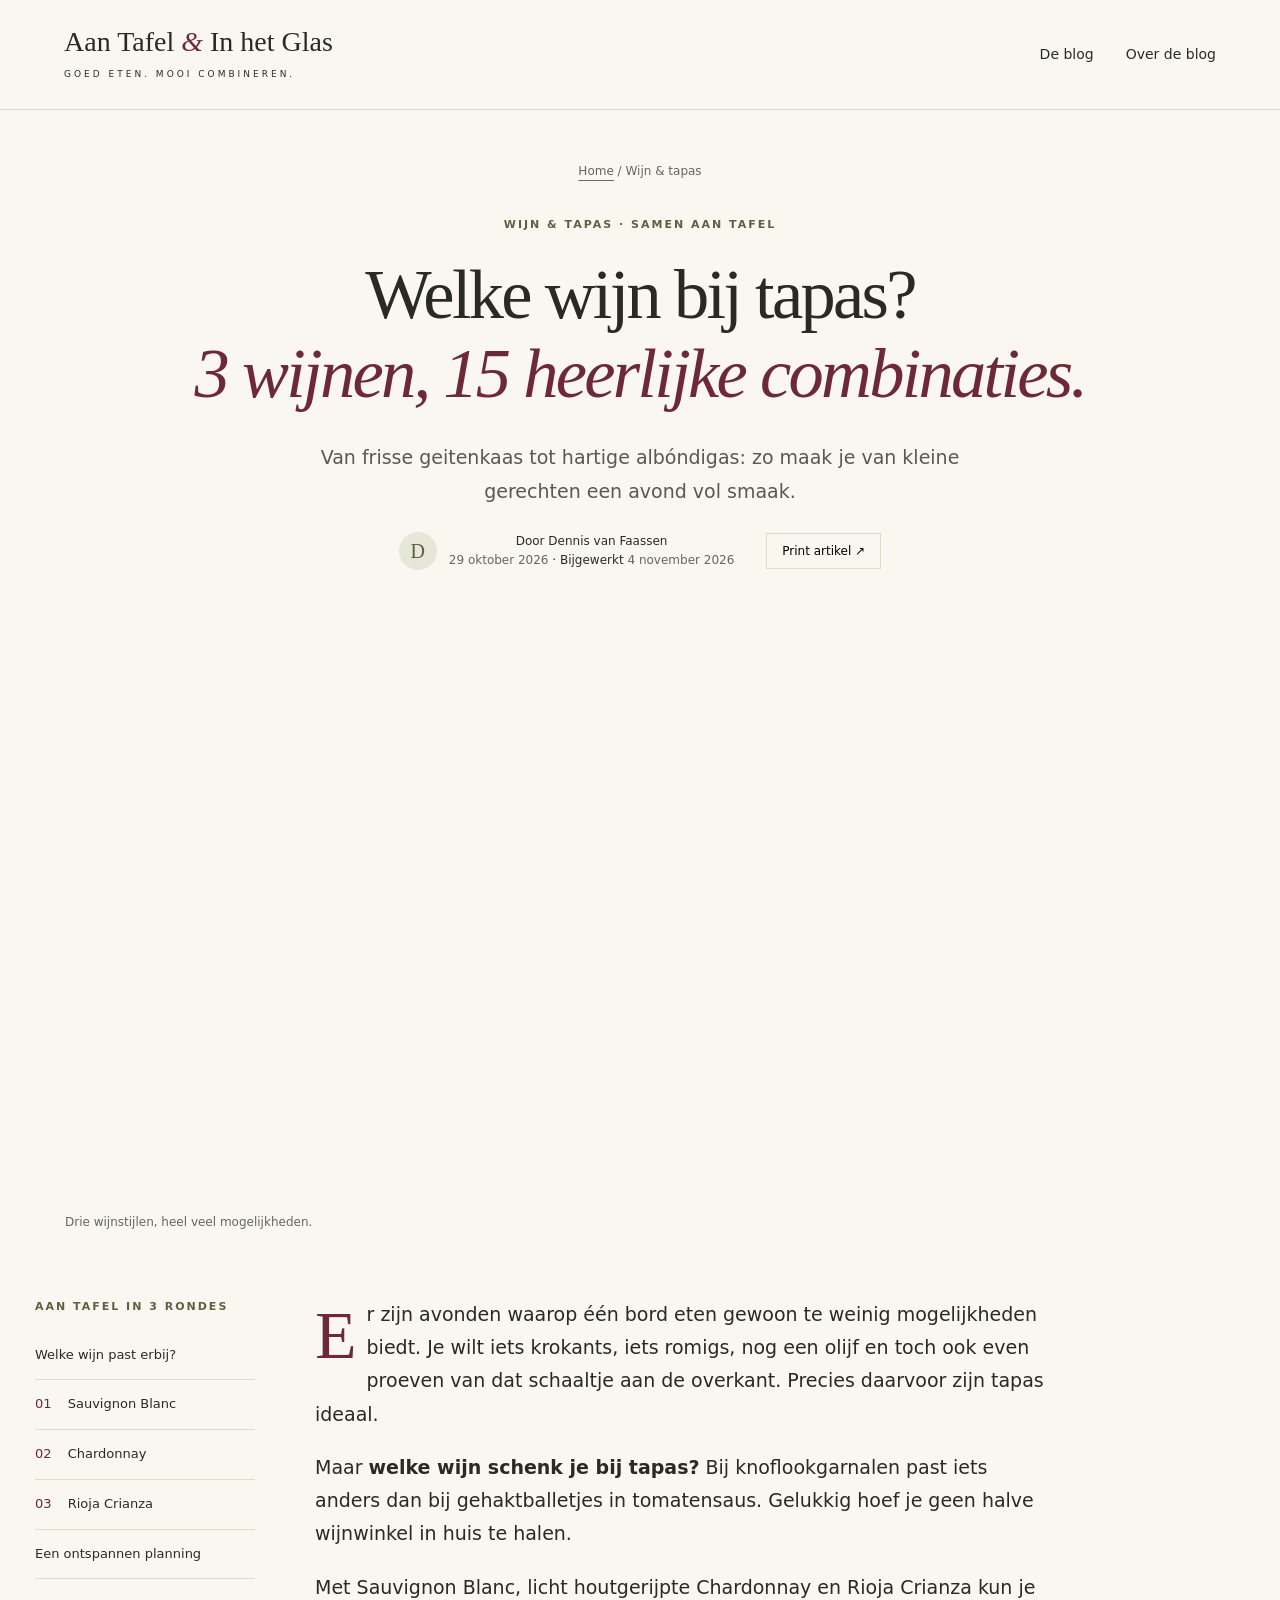
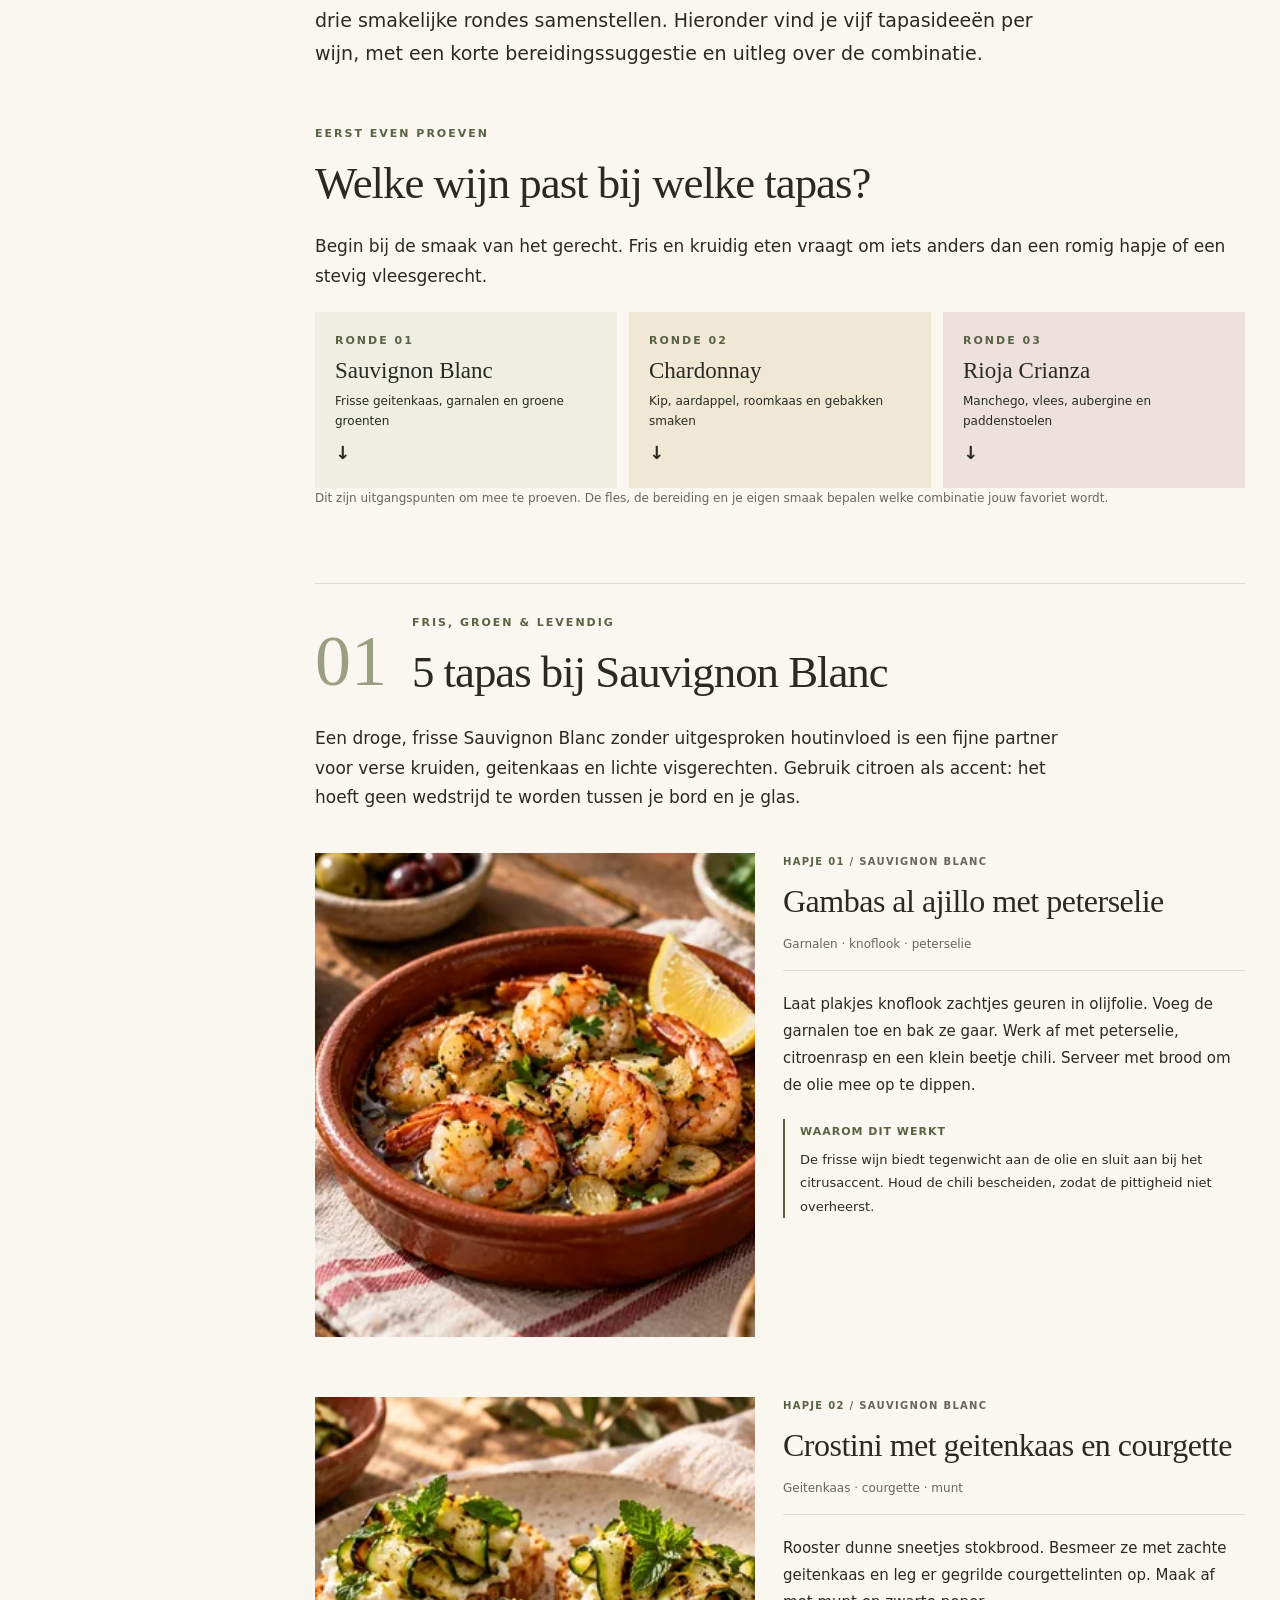
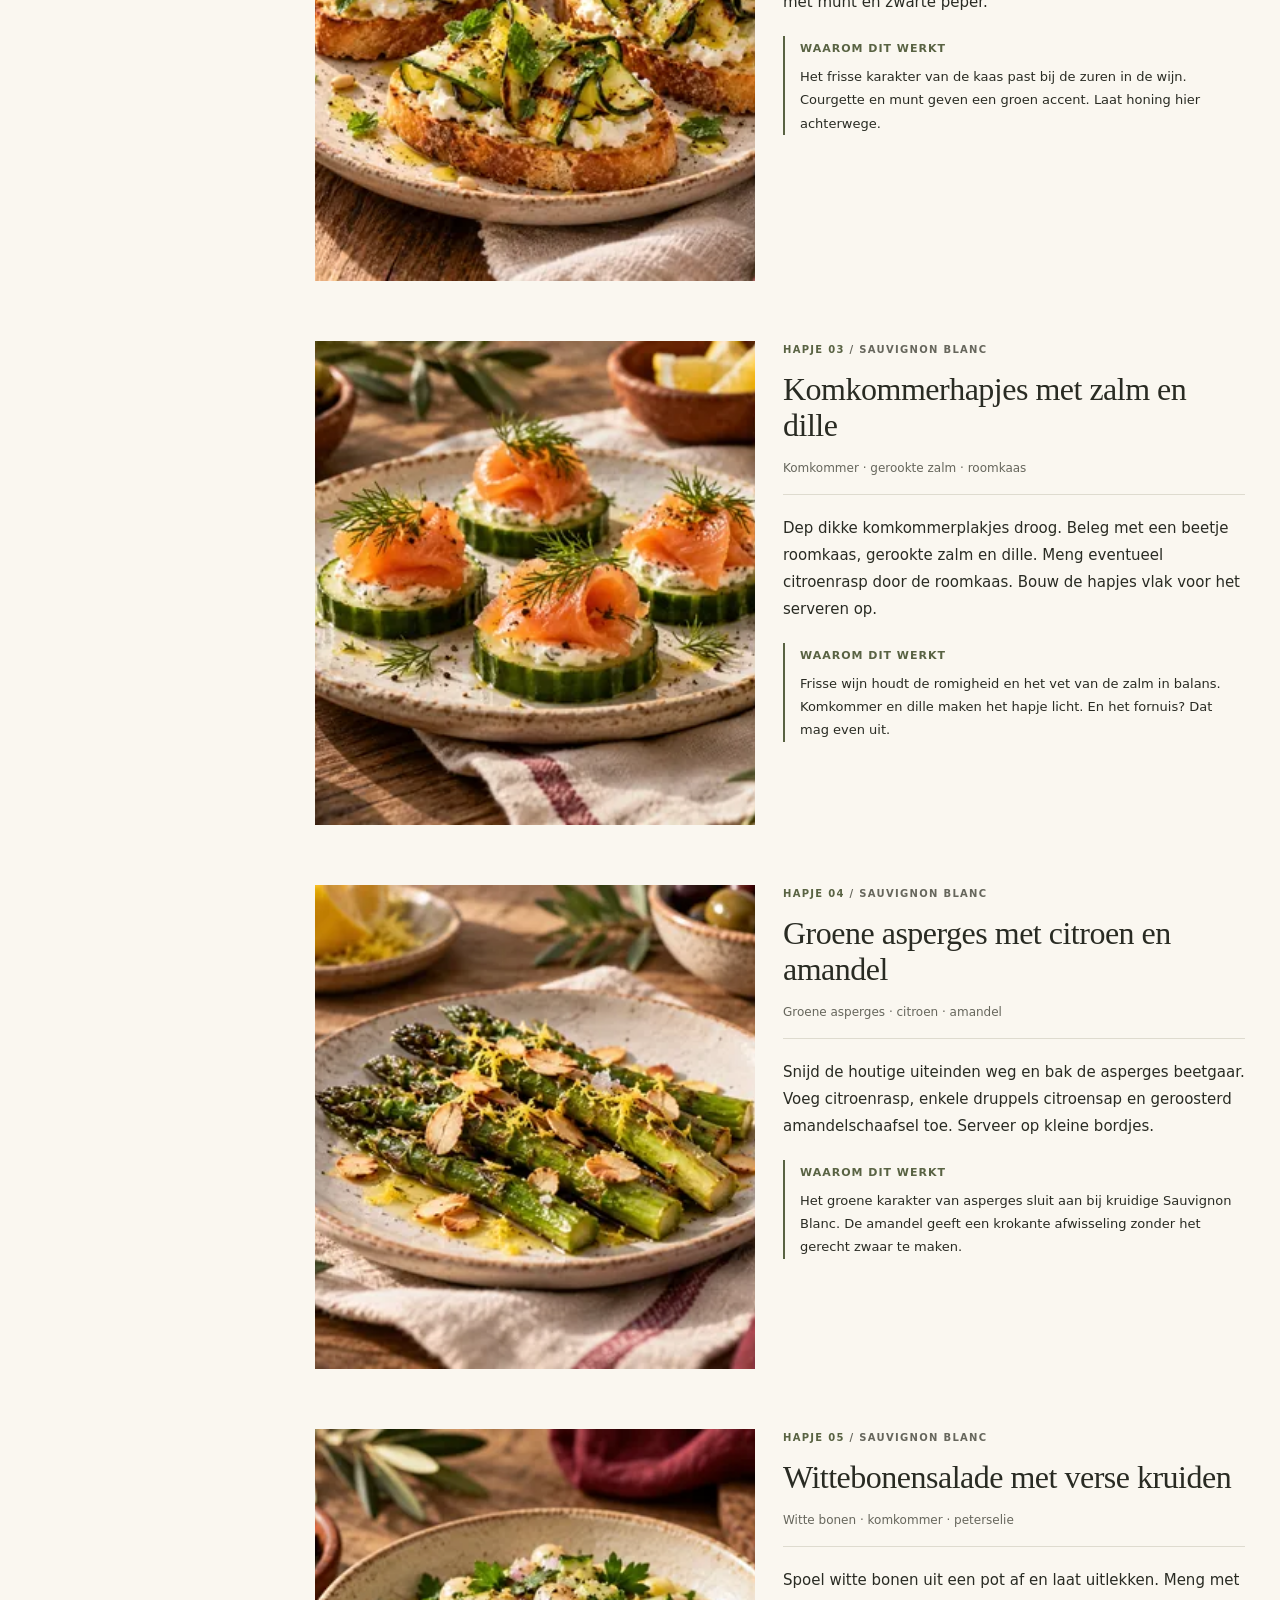
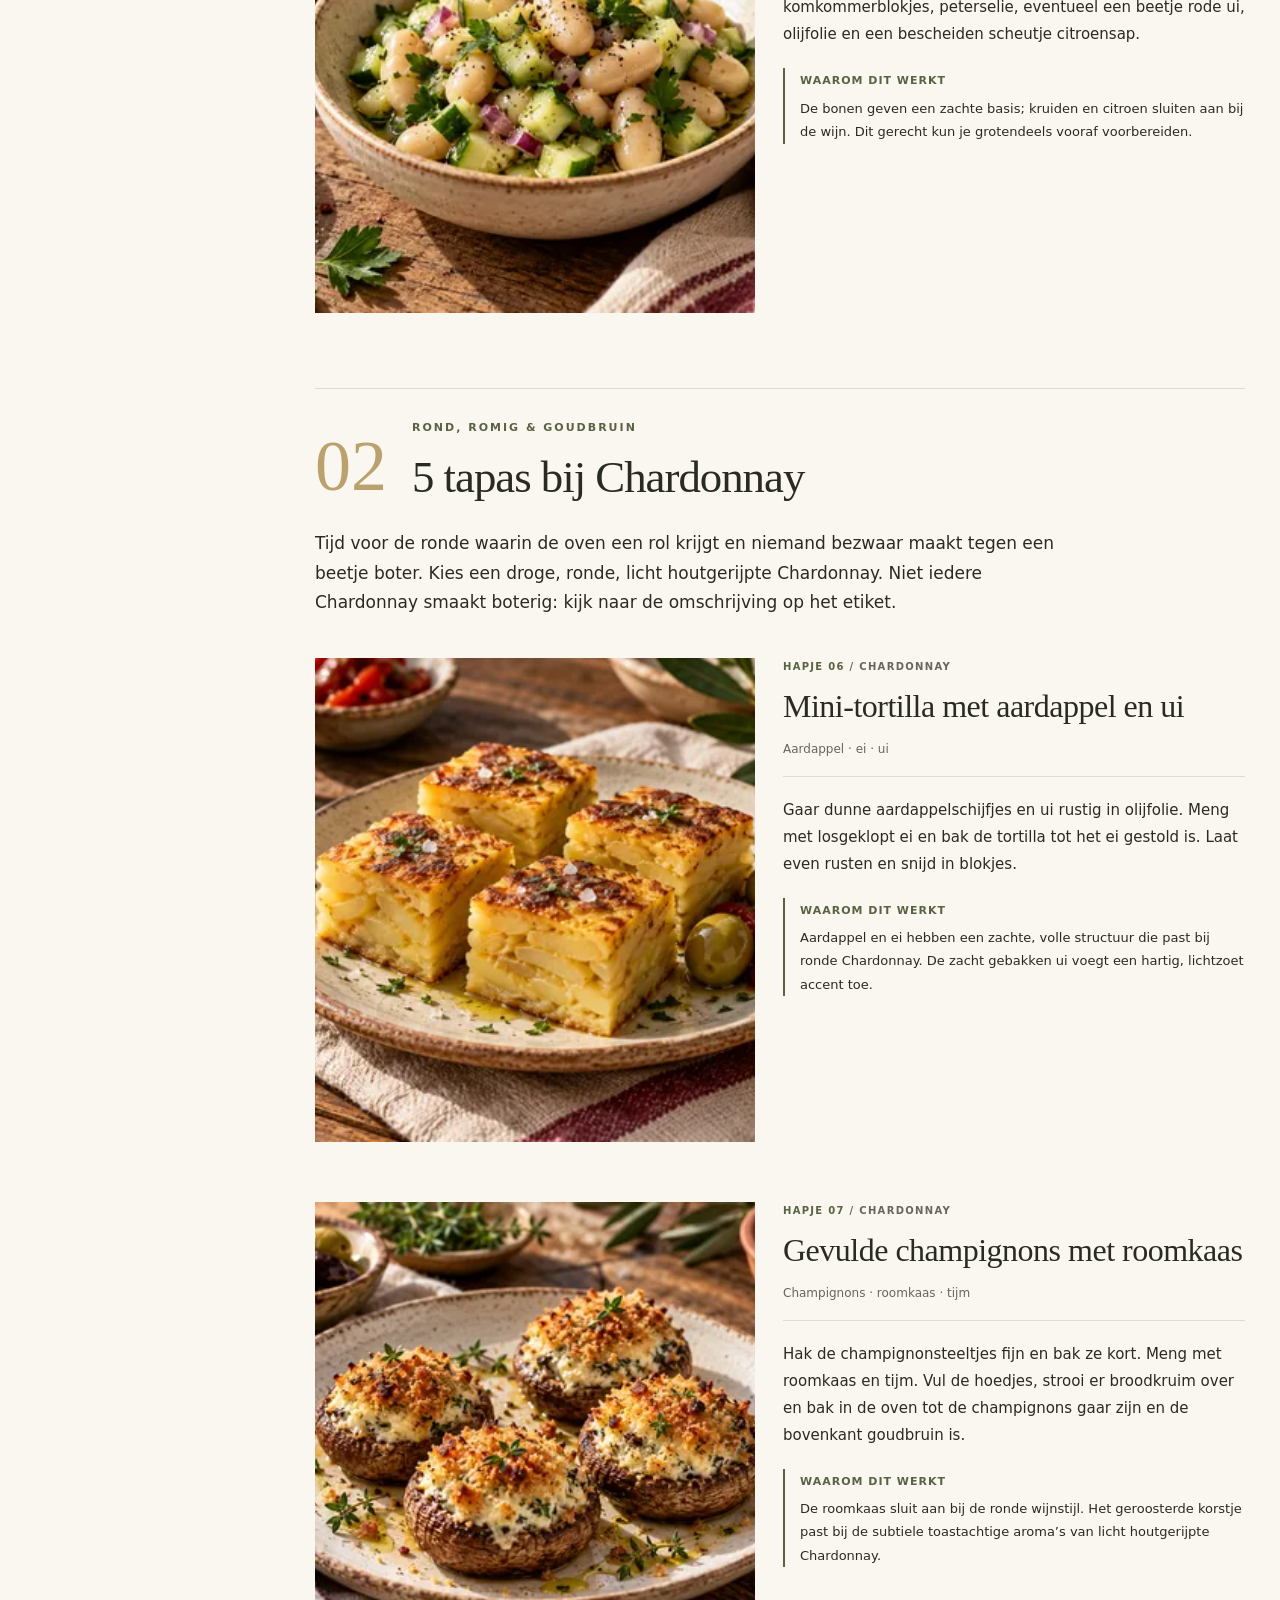
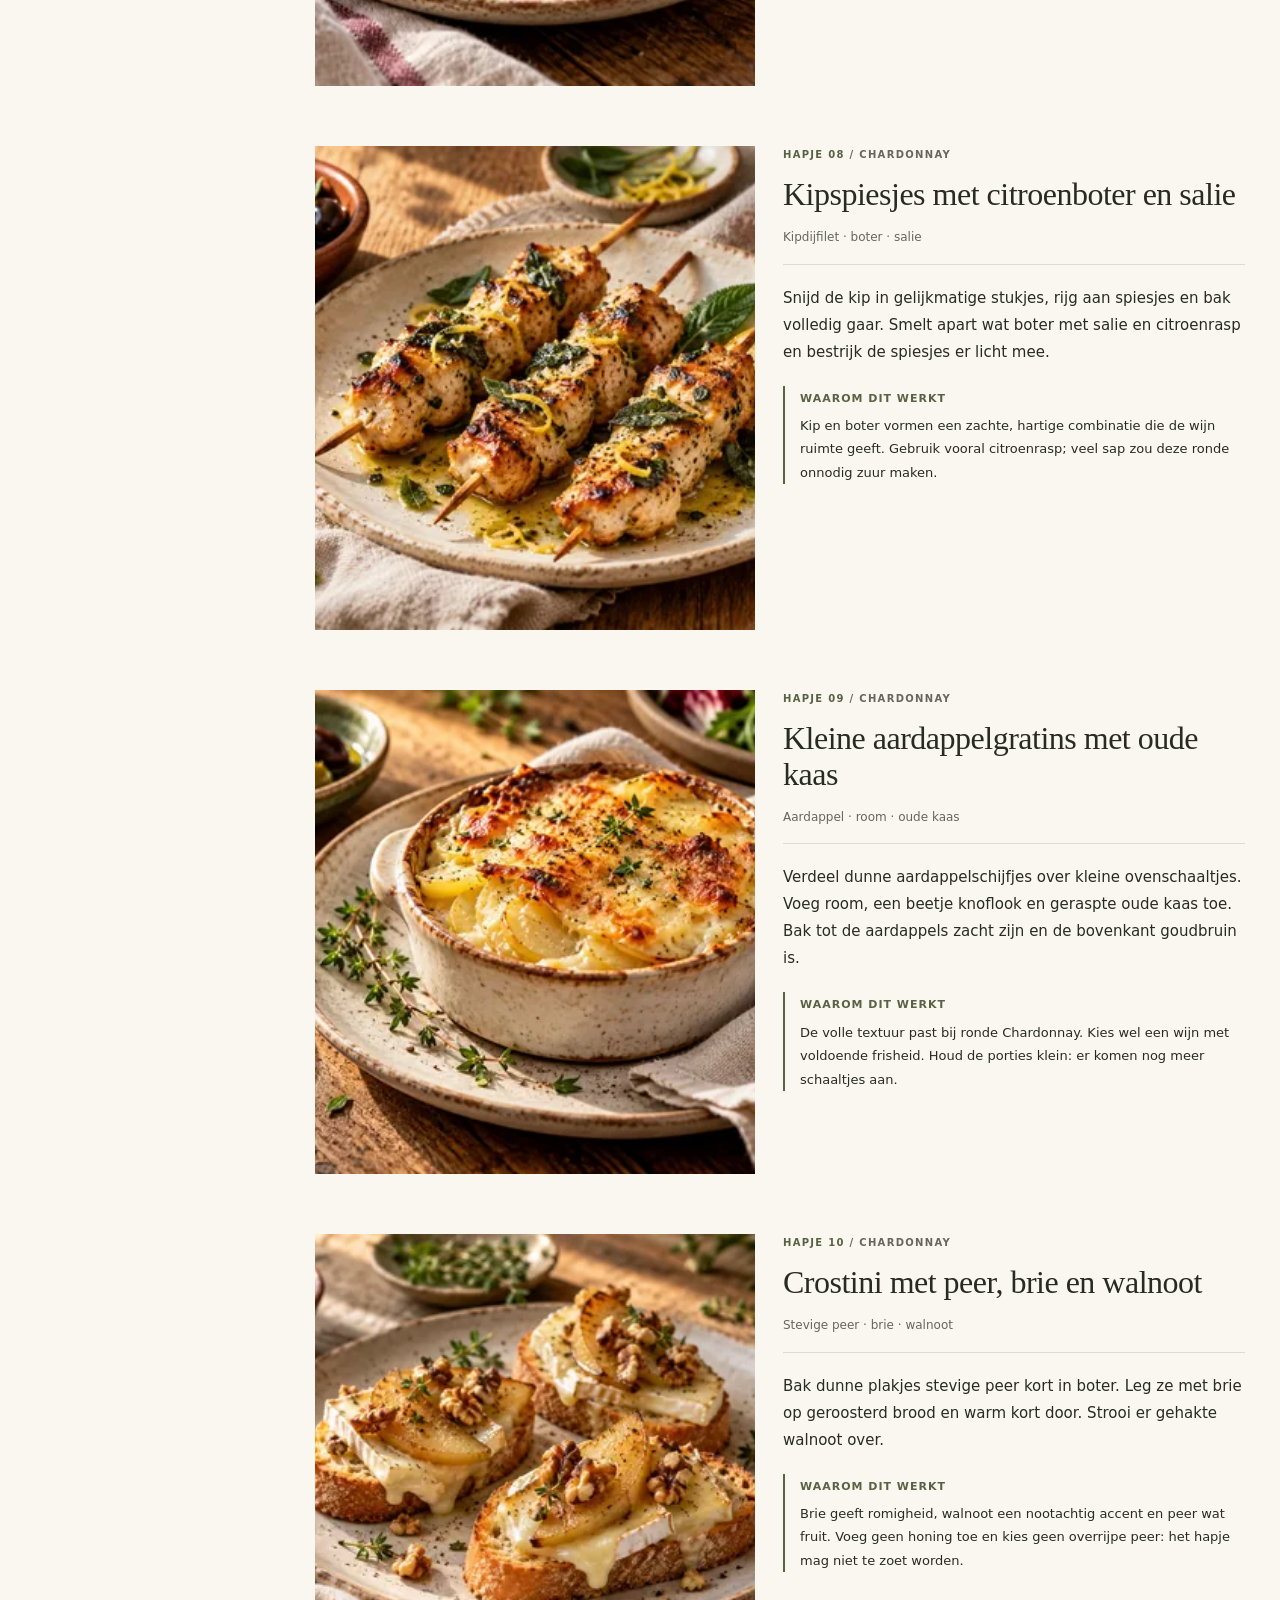
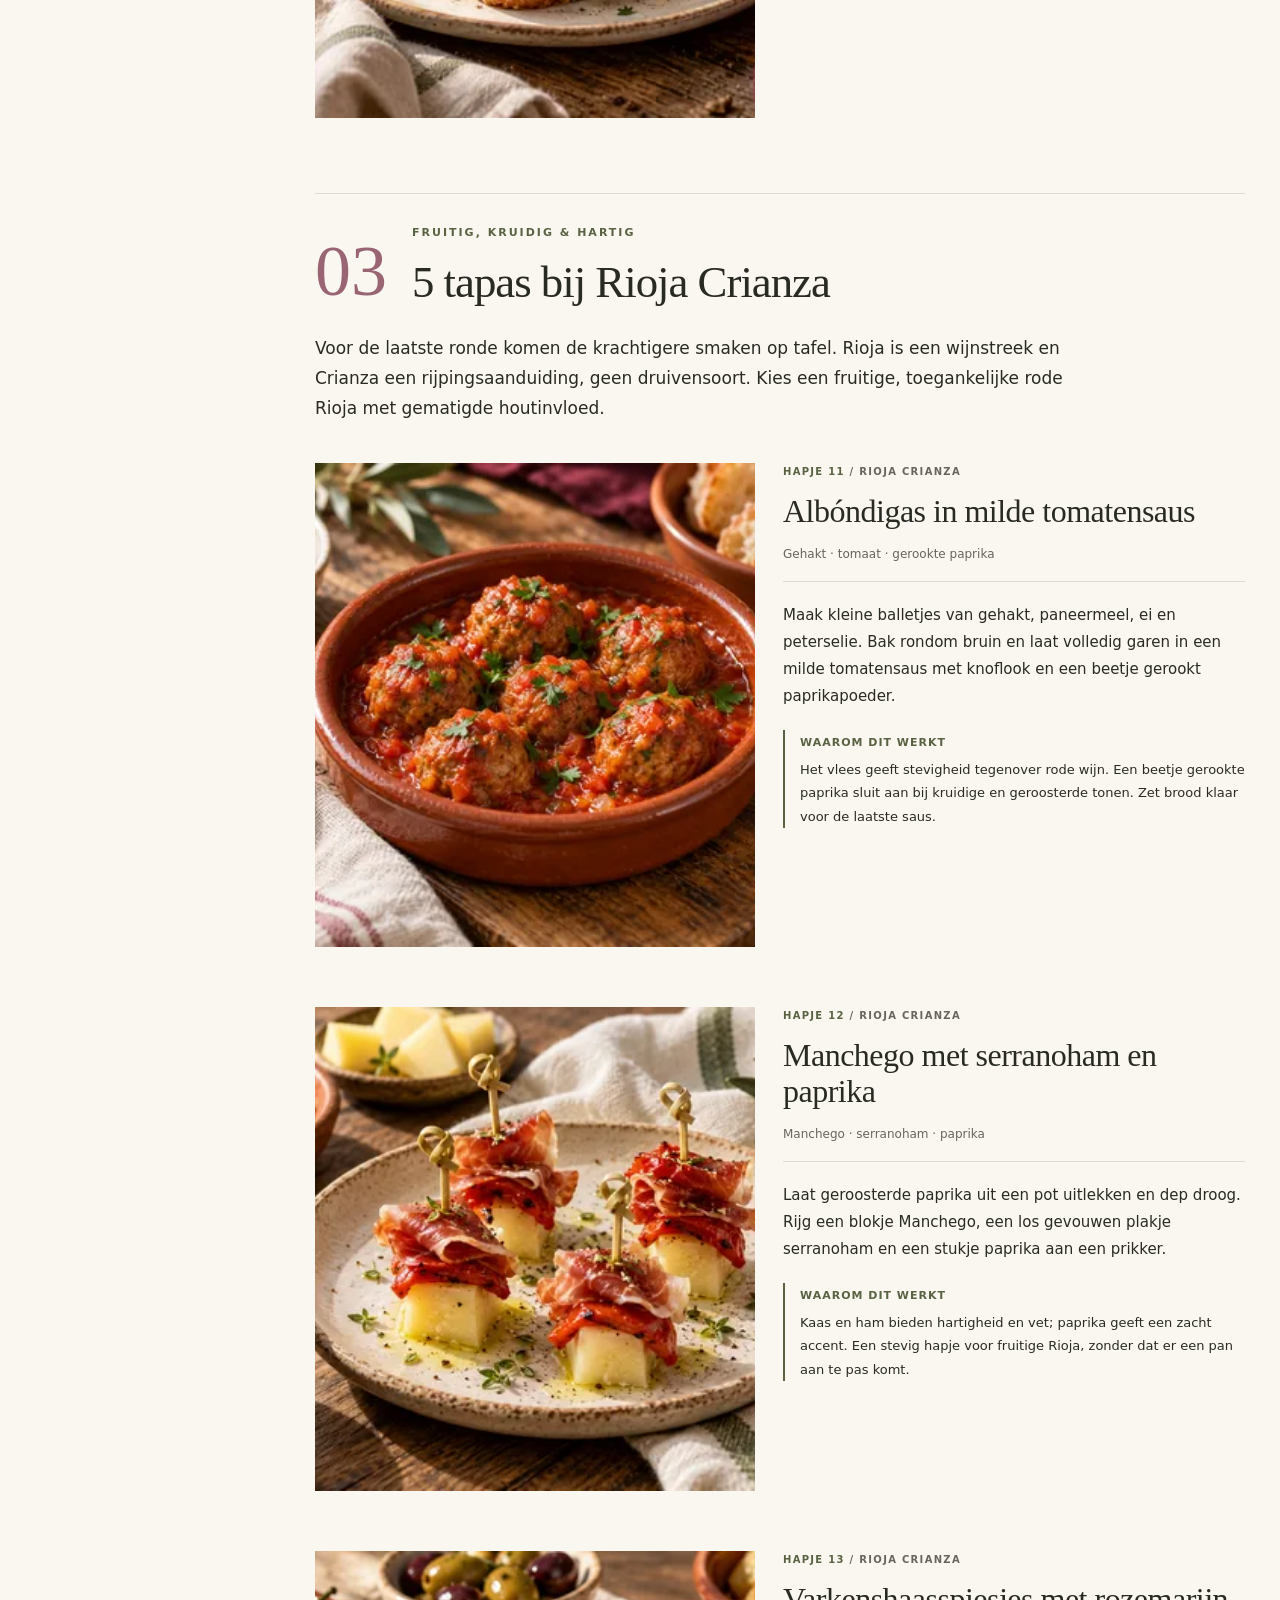
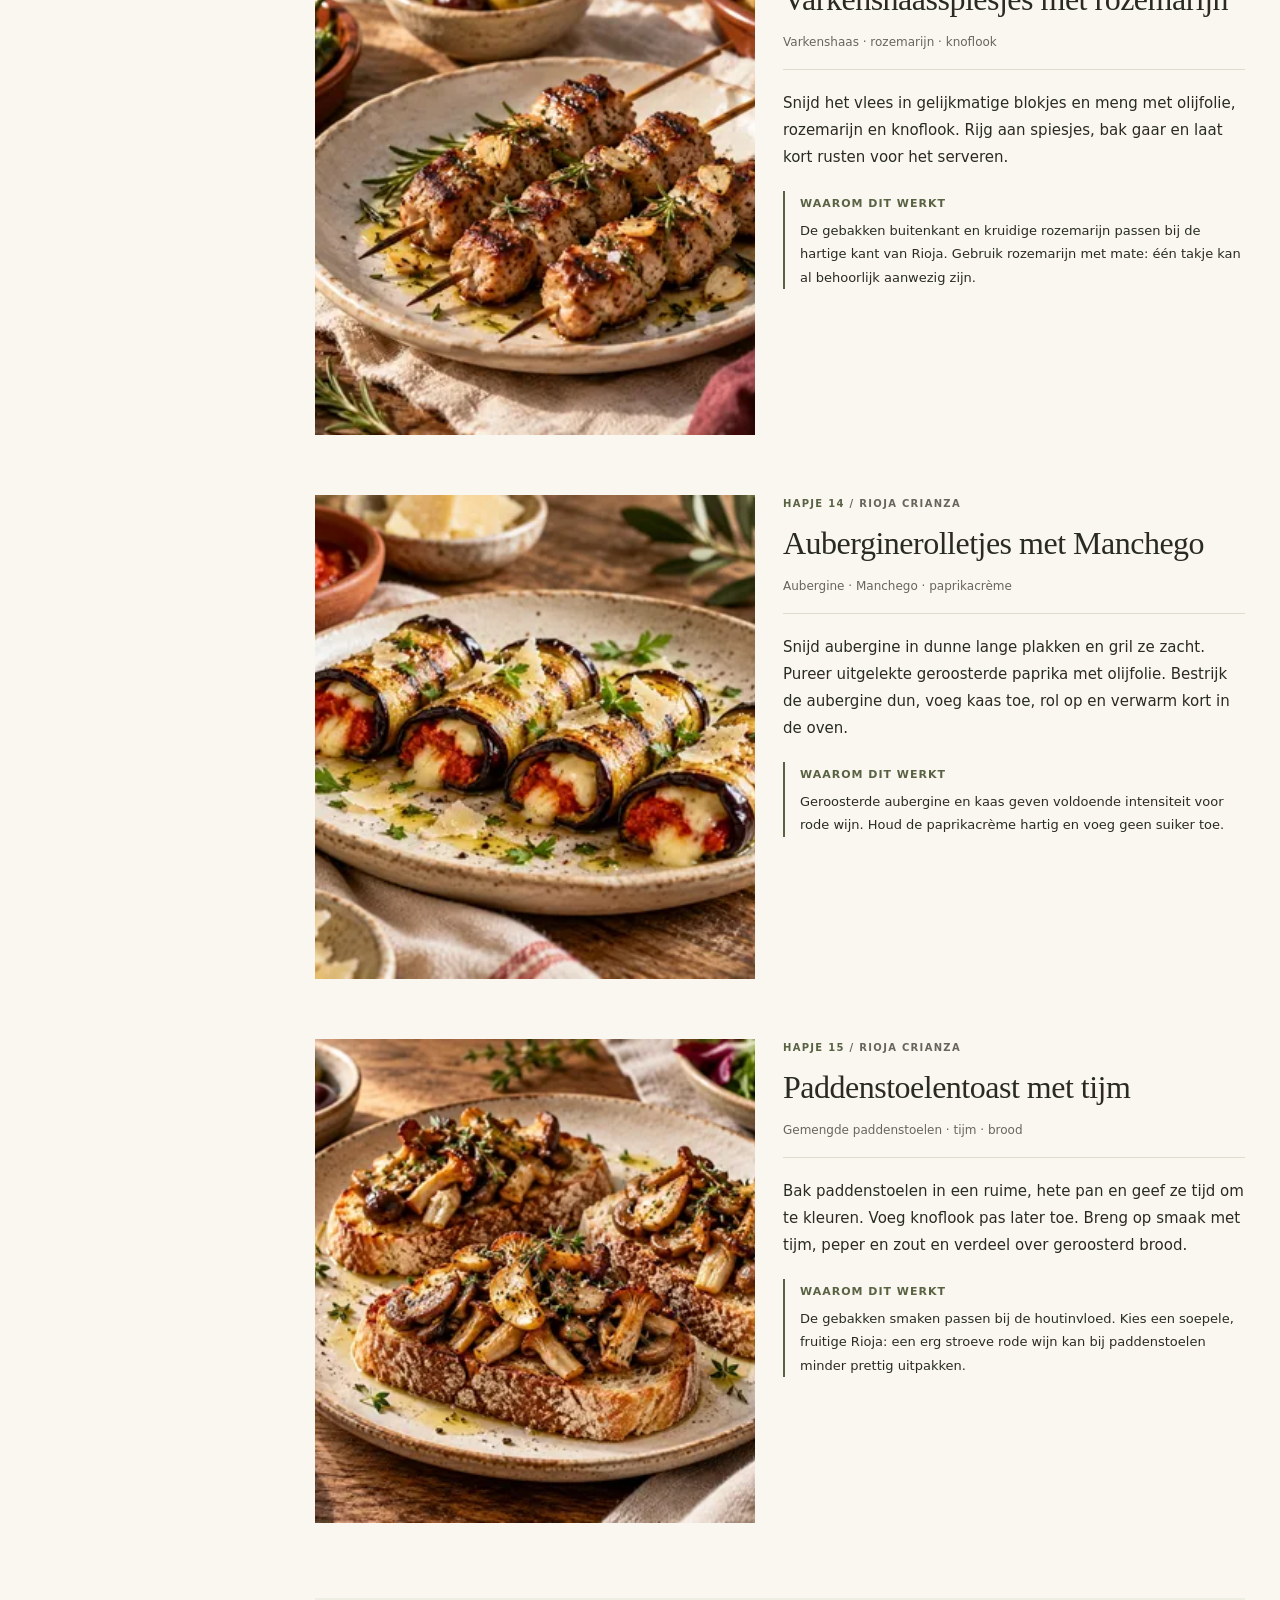
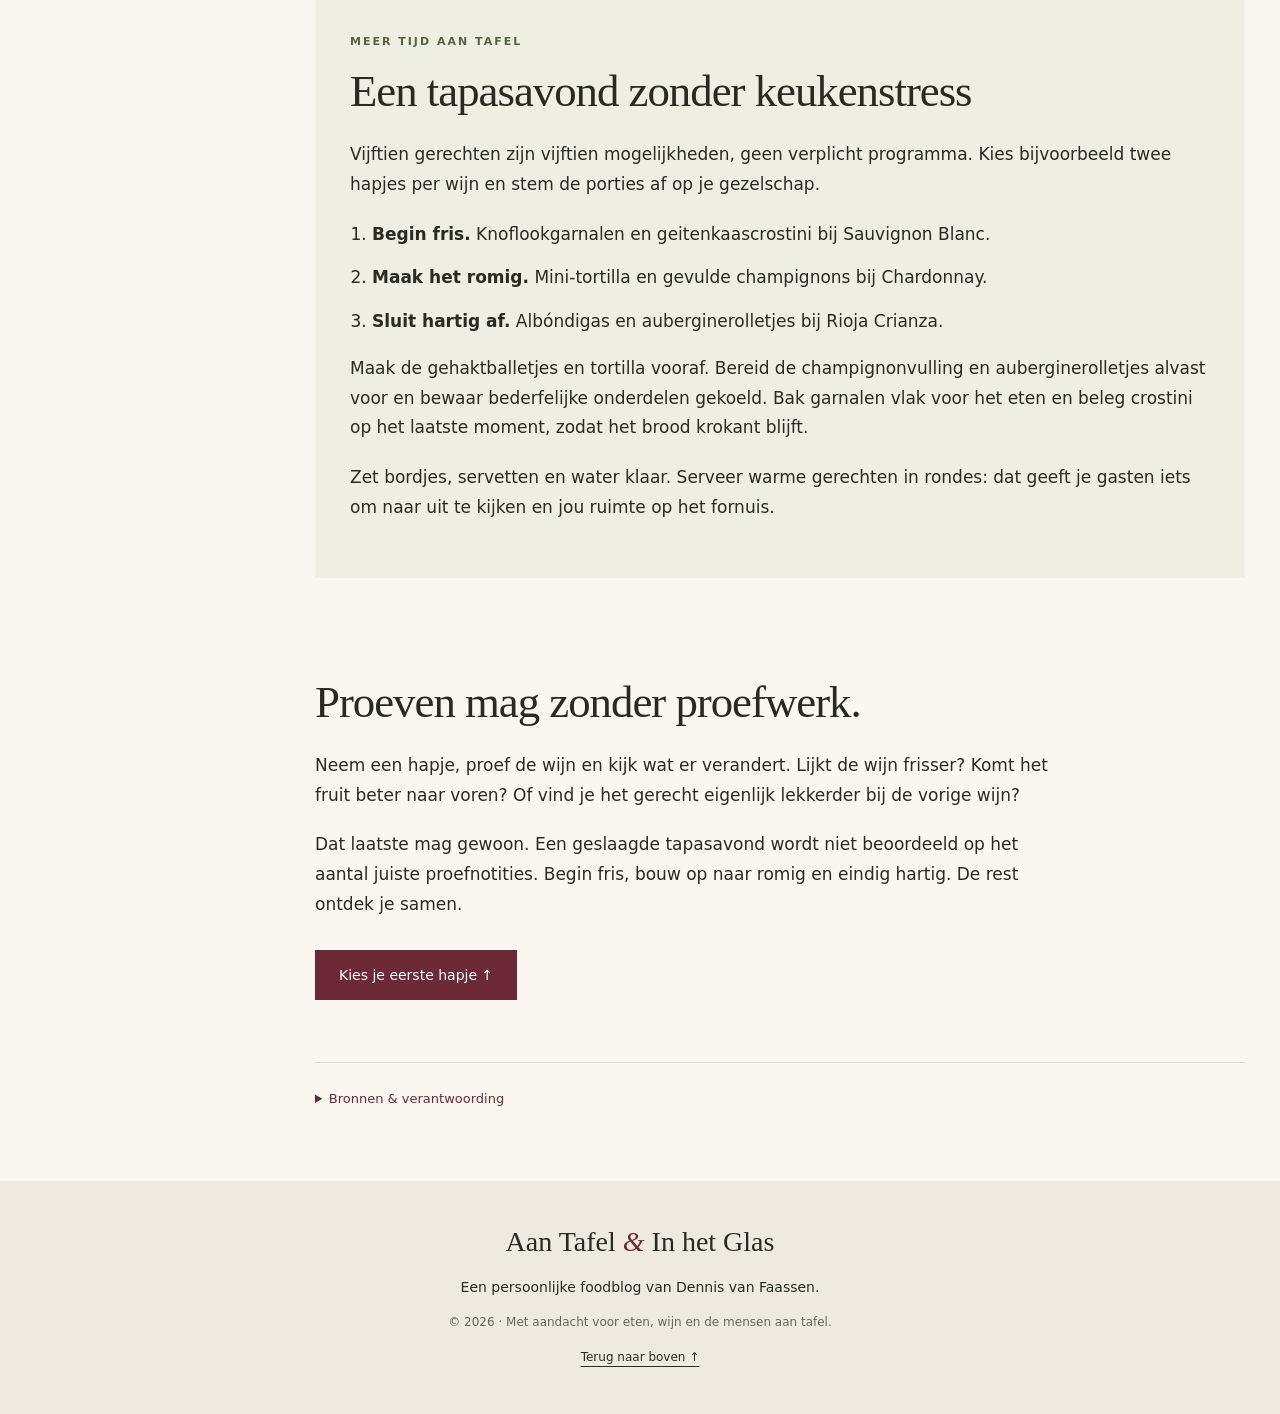
==== commit 06cae7ec: "Website" ====
--- a/wijn-bij-tapas/index.html
+++ b/wijn-bij-tapas/index.html
@@ -1 +1 @@
-<!doctype html><html lang="nl"><head><meta charset="utf-8"><meta name="viewport" content="width=device-width,initial-scale=1"><title>Welke wijn bij tapas? 3 wijnen en 15 lekkere combinaties</title><meta name="description" content="Welke wijn past bij tapas? Ontdek 15 tapasgerechten bij Sauvignon Blanc, Chardonnay en Rioja Crianza, met tips voor een gezellige avond."><meta name="theme-color" content="#6d2936"><link rel="canonical" href="https://dennisvanfaassen.github.io/FoodBlog/wijn-bij-tapas/"><link rel="icon" href="../assets/favicon.svg" type="image/svg+xml"><link rel="stylesheet" href="../assets/style.css"><meta property="og:type" content="article"><meta property="og:locale" content="nl_NL"><meta property="og:title" content="Welke wijn bij tapas? 3 wijnen en 15 lekkere combinaties"><meta property="og:description" content="Welke wijn past bij tapas? Ontdek 15 tapasgerechten bij Sauvignon Blanc, Chardonnay en Rioja Crianza, met tips voor een gezellige avond."><meta property="og:url" content="https://dennisvanfaassen.github.io/FoodBlog/wijn-bij-tapas/"><meta property="og:image" content="https://dennisvanfaassen.github.io/FoodBlog/assets/hero-960.webp"><meta name="twitter:card" content="summary_large_image"></head><body><a class="skip" href="#main">Naar de inhoud</a><header class="header"><a class="brand" href="../">Aan Tafel <i>&</i> In het Glas<span>GOED ETEN. MOOI COMBINEREN.</span></a><nav aria-label="Hoofdnavigatie"><a href="../wijn-bij-tapas/">De blog</a><a href="../#over">Over de blog</a></nav></header><main id="main"><article><header class="article-head" id="top"><a class="breadcrumb" href="../">Home</a><span class="breadcrumb"> / Wijn & tapas</span><p class="eyebrow">WIJN & TAPAS · SAMEN AAN TAFEL</p><h1>Welke wijn bij tapas?<br><em>3 wijnen, 15 heerlijke combinaties.</em></h1><p class="lead">Van frisse geitenkaas tot hartige albóndigas: zo maak je van kleine gerechten een avond vol smaak.</p><div class="byline"><span class="avatar">D</span><span>Door Dennis van Faassen<br><time datetime="2026-10-29">29 oktober 2026</time></span><button class="print" type="button" id="print-button" hidden>Print artikel ↗</button></div></header><figure class="article-hero"><img src="../assets/hero-960.webp" srcset="../assets/hero-480.webp 480w, ../assets/hero-960.webp 960w" sizes="(max-width: 700px) 100vw, 50vw" width="960" height="640" alt="Tapas met drie glazen wijn, garnalen, geitenkaascrostini, tortilla en kaas" fetchpriority="high"><figcaption>Drie wijnstijlen, heel veel mogelijkheden. AI-gegenereerd sfeerbeeld.</figcaption></figure><div class="article-layout"><aside><nav class="toc" aria-label="In dit artikel"><p class="eyebrow">AAN TAFEL IN 3 RONDES</p><a href="#overzicht">Welke wijn past erbij?</a><a href="#sauvignon-blanc"><span>01</span> Sauvignon Blanc</a><a href="#chardonnay"><span>02</span> Chardonnay</a><a href="#rioja"><span>03</span> Rioja Crianza</a><a href="#planning">Een ontspannen planning</a></nav></aside><div class="article-body"><div class="intro"><p>Er zijn avonden waarop één bord eten gewoon te weinig mogelijkheden biedt. Je wilt iets krokants, iets romigs, nog een olijf en toch ook even proeven van dat schaaltje aan de overkant. Precies daarvoor zet ik graag tapas op tafel.</p><p>Maar <strong>welke wijn schenk je bij tapas?</strong> Bij knoflookgarnalen past iets anders dan bij gehaktballetjes in tomatensaus. Gelukkig hoef je geen halve wijnwinkel in huis te halen.</p><p>Met Sauvignon Blanc, licht houtgerijpte Chardonnay en Rioja Crianza kun je drie smakelijke rondes samenstellen. Hieronder vind je vijf tapasideeën per wijn, met een korte bereidingssuggestie en uitleg over de combinatie.</p></div><section id="overzicht"><p class="eyebrow">EERST EVEN PROEVEN</p><h2>Welke wijn past bij welke tapas?</h2><p>Begin bij de smaak van het gerecht. Fris en kruidig eten vraagt om iets anders dan een romig hapje of een stevig vleesgerecht.</p><div class="wine-overview"><a class="wine-choice fris" href="#sauvignon-blanc"><span class="eyebrow">RONDE 01</span><strong>Sauvignon Blanc</strong><span>Frisse geitenkaas, garnalen en groene groenten</span><b aria-hidden="true">↓</b></a><a class="wine-choice romig" href="#chardonnay"><span class="eyebrow">RONDE 02</span><strong>Chardonnay</strong><span>Kip, aardappel, roomkaas en gebakken smaken</span><b aria-hidden="true">↓</b></a><a class="wine-choice hartig" href="#rioja"><span class="eyebrow">RONDE 03</span><strong>Rioja Crianza</strong><span>Manchego, vlees, aubergine en paddenstoelen</span><b aria-hidden="true">↓</b></a></div><p class="small">Dit zijn uitgangspunten om mee te proeven. De fles, de bereiding en je eigen smaak bepalen welke combinatie jouw favoriet wordt.</p></section><section class="wine-section fris" id="sauvignon-blanc"><div class="wine-heading"><span class="round">01</span><div><p class="eyebrow">Fris, groen & levendig</p><h2>5 tapas bij Sauvignon Blanc</h2></div></div><p class="section-intro">Een droge, frisse Sauvignon Blanc zonder uitgesproken houtinvloed is een fijne partner voor verse kruiden, geitenkaas en lichte visgerechten. Gebruik citroen als accent: het hoeft geen wedstrijd te worden tussen je bord en je glas.</p><section class="dish" id="01-gambas"><figure><img src="../assets/01-gambas-960.webp" srcset="../assets/01-gambas-480.webp 480w, ../assets/01-gambas-960.webp 960w" sizes="(max-width: 700px) 100vw, 50vw" width="960" height="640" alt="Gambas al ajillo met peterselie" loading="lazy" decoding="async"></figure><div class="dish-copy"><p class="eyebrow">HAPJE 01 <span> / Sauvignon Blanc</span></p><h3>Gambas al ajillo met peterselie</h3><p class="ingredients">Garnalen · knoflook · peterselie</p><p>Laat plakjes knoflook zachtjes geuren in olijfolie. Voeg de garnalen toe en bak ze gaar. Werk af met peterselie, citroenrasp en een klein beetje chili. Serveer met brood om de olie mee op te dippen.</p><div class="pairing"><strong>Waarom dit werkt</strong><p>De frisse wijn biedt tegenwicht aan de olie en sluit aan bij het citrusaccent. Houd de chili bescheiden, zodat de pittigheid niet overheerst.</p></div></div></section><section class="dish" id="02-geitenkaas"><figure><img src="../assets/02-geitenkaas-960.webp" srcset="../assets/02-geitenkaas-480.webp 480w, ../assets/02-geitenkaas-960.webp 960w" sizes="(max-width: 700px) 100vw, 50vw" width="960" height="640" alt="Crostini met geitenkaas en courgette" loading="lazy" decoding="async"></figure><div class="dish-copy"><p class="eyebrow">HAPJE 02 <span> / Sauvignon Blanc</span></p><h3>Crostini met geitenkaas en courgette</h3><p class="ingredients">Geitenkaas · courgette · munt</p><p>Rooster dunne sneetjes stokbrood. Besmeer ze met zachte geitenkaas en leg er gegrilde courgettelinten op. Maak af met munt en zwarte peper.</p><div class="pairing"><strong>Waarom dit werkt</strong><p>Het frisse karakter van de kaas past bij de zuren in de wijn. Courgette en munt geven een groen accent. Laat honing hier achterwege.</p></div></div></section><section class="dish" id="03-zalm"><figure><img src="../assets/03-zalm-960.webp" srcset="../assets/03-zalm-480.webp 480w, ../assets/03-zalm-960.webp 960w" sizes="(max-width: 700px) 100vw, 50vw" width="960" height="640" alt="Komkommerhapjes met zalm en dille" loading="lazy" decoding="async"></figure><div class="dish-copy"><p class="eyebrow">HAPJE 03 <span> / Sauvignon Blanc</span></p><h3>Komkommerhapjes met zalm en dille</h3><p class="ingredients">Komkommer · gerookte zalm · roomkaas</p><p>Dep dikke komkommerplakjes droog. Beleg met een beetje roomkaas, gerookte zalm en dille. Meng eventueel citroenrasp door de roomkaas. Bouw de hapjes vlak voor het serveren op.</p><div class="pairing"><strong>Waarom dit werkt</strong><p>Frisse wijn houdt de romigheid en het vet van de zalm in balans. Komkommer en dille maken het hapje licht. En het fornuis? Dat mag even uit.</p></div></div></section><section class="dish" id="04-asperges"><figure><img src="../assets/04-asperges-960.webp" srcset="../assets/04-asperges-480.webp 480w, ../assets/04-asperges-960.webp 960w" sizes="(max-width: 700px) 100vw, 50vw" width="960" height="640" alt="Groene asperges met citroen en amandel" loading="lazy" decoding="async"></figure><div class="dish-copy"><p class="eyebrow">HAPJE 04 <span> / Sauvignon Blanc</span></p><h3>Groene asperges met citroen en amandel</h3><p class="ingredients">Groene asperges · citroen · amandel</p><p>Snijd de houtige uiteinden weg en bak de asperges beetgaar. Voeg citroenrasp, enkele druppels citroensap en geroosterd amandelschaafsel toe. Serveer op kleine bordjes.</p><div class="pairing"><strong>Waarom dit werkt</strong><p>Het groene karakter van asperges sluit aan bij kruidige Sauvignon Blanc. De amandel geeft een krokante afwisseling zonder het gerecht zwaar te maken.</p></div></div></section><section class="dish" id="05-bonensalade"><figure><img src="../assets/05-bonensalade-960.webp" srcset="../assets/05-bonensalade-480.webp 480w, ../assets/05-bonensalade-960.webp 960w" sizes="(max-width: 700px) 100vw, 50vw" width="960" height="640" alt="Wittebonensalade met verse kruiden" loading="lazy" decoding="async"></figure><div class="dish-copy"><p class="eyebrow">HAPJE 05 <span> / Sauvignon Blanc</span></p><h3>Wittebonensalade met verse kruiden</h3><p class="ingredients">Witte bonen · komkommer · peterselie</p><p>Spoel witte bonen uit een pot af en laat uitlekken. Meng met komkommerblokjes, peterselie, eventueel een beetje rode ui, olijfolie en een bescheiden scheutje citroensap.</p><div class="pairing"><strong>Waarom dit werkt</strong><p>De bonen geven een zachte basis; kruiden en citroen sluiten aan bij de wijn. Dit gerecht kun je grotendeels vooraf voorbereiden.</p></div></div></section></section><section class="wine-section romig" id="chardonnay"><div class="wine-heading"><span class="round">02</span><div><p class="eyebrow">Rond, romig & goudbruin</p><h2>5 tapas bij Chardonnay</h2></div></div><p class="section-intro">Tijd voor de ronde waarin de oven een rol krijgt en niemand bezwaar maakt tegen een beetje boter. Kies een droge, ronde, licht houtgerijpte Chardonnay. Niet iedere Chardonnay smaakt boterig: kijk naar de omschrijving op het etiket.</p><section class="dish" id="06-tortilla"><figure><img src="../assets/06-tortilla-960.webp" srcset="../assets/06-tortilla-480.webp 480w, ../assets/06-tortilla-960.webp 960w" sizes="(max-width: 700px) 100vw, 50vw" width="960" height="640" alt="Mini-tortilla met aardappel en ui" loading="lazy" decoding="async"></figure><div class="dish-copy"><p class="eyebrow">HAPJE 06 <span> / Chardonnay</span></p><h3>Mini-tortilla met aardappel en ui</h3><p class="ingredients">Aardappel · ei · ui</p><p>Gaar dunne aardappelschijfjes en ui rustig in olijfolie. Meng met losgeklopt ei en bak de tortilla tot het ei gestold is. Laat even rusten en snijd in blokjes.</p><div class="pairing"><strong>Waarom dit werkt</strong><p>Aardappel en ei hebben een zachte, volle structuur die past bij ronde Chardonnay. De zacht gebakken ui voegt een hartig, lichtzoet accent toe.</p></div></div></section><section class="dish" id="07-champignons"><figure><img src="../assets/07-champignons-960.webp" srcset="../assets/07-champignons-480.webp 480w, ../assets/07-champignons-960.webp 960w" sizes="(max-width: 700px) 100vw, 50vw" width="960" height="640" alt="Gevulde champignons met roomkaas" loading="lazy" decoding="async"></figure><div class="dish-copy"><p class="eyebrow">HAPJE 07 <span> / Chardonnay</span></p><h3>Gevulde champignons met roomkaas</h3><p class="ingredients">Champignons · roomkaas · tijm</p><p>Hak de champignonsteeltjes fijn en bak ze kort. Meng met roomkaas en tijm. Vul de hoedjes, strooi er broodkruim over en bak in de oven tot de champignons gaar zijn en de bovenkant goudbruin is.</p><div class="pairing"><strong>Waarom dit werkt</strong><p>De roomkaas sluit aan bij de ronde wijnstijl. Het geroosterde korstje past bij de subtiele toastachtige aroma’s van licht houtgerijpte Chardonnay.</p></div></div></section><section class="dish" id="08-kipspiesjes"><figure><img src="../assets/08-kipspiesjes-960.webp" srcset="../assets/08-kipspiesjes-480.webp 480w, ../assets/08-kipspiesjes-960.webp 960w" sizes="(max-width: 700px) 100vw, 50vw" width="960" height="640" alt="Kipspiesjes met citroenboter en salie" loading="lazy" decoding="async"></figure><div class="dish-copy"><p class="eyebrow">HAPJE 08 <span> / Chardonnay</span></p><h3>Kipspiesjes met citroenboter en salie</h3><p class="ingredients">Kipdijfilet · boter · salie</p><p>Snijd de kip in gelijkmatige stukjes, rijg aan spiesjes en bak volledig gaar. Smelt apart wat boter met salie en citroenrasp en bestrijk de spiesjes er licht mee.</p><div class="pairing"><strong>Waarom dit werkt</strong><p>Kip en boter vormen een zachte, hartige combinatie die de wijn ruimte geeft. Gebruik vooral citroenrasp; veel sap zou deze ronde onnodig zuur maken.</p></div></div></section><section class="dish" id="09-gratin"><figure><img src="../assets/09-gratin-960.webp" srcset="../assets/09-gratin-480.webp 480w, ../assets/09-gratin-960.webp 960w" sizes="(max-width: 700px) 100vw, 50vw" width="960" height="640" alt="Kleine aardappelgratins met oude kaas" loading="lazy" decoding="async"></figure><div class="dish-copy"><p class="eyebrow">HAPJE 09 <span> / Chardonnay</span></p><h3>Kleine aardappelgratins met oude kaas</h3><p class="ingredients">Aardappel · room · oude kaas</p><p>Verdeel dunne aardappelschijfjes over kleine ovenschaaltjes. Voeg room, een beetje knoflook en geraspte oude kaas toe. Bak tot de aardappels zacht zijn en de bovenkant goudbruin is.</p><div class="pairing"><strong>Waarom dit werkt</strong><p>De volle textuur past bij ronde Chardonnay. Kies wel een wijn met voldoende frisheid. Houd de porties klein: er komen nog meer schaaltjes aan.</p></div></div></section><section class="dish" id="10-peer-brie"><figure><img src="../assets/10-peer-brie-960.webp" srcset="../assets/10-peer-brie-480.webp 480w, ../assets/10-peer-brie-960.webp 960w" sizes="(max-width: 700px) 100vw, 50vw" width="960" height="640" alt="Crostini met peer, brie en walnoot" loading="lazy" decoding="async"></figure><div class="dish-copy"><p class="eyebrow">HAPJE 10 <span> / Chardonnay</span></p><h3>Crostini met peer, brie en walnoot</h3><p class="ingredients">Stevige peer · brie · walnoot</p><p>Bak dunne plakjes stevige peer kort in boter. Leg ze met brie op geroosterd brood en warm kort door. Strooi er gehakte walnoot over.</p><div class="pairing"><strong>Waarom dit werkt</strong><p>Brie geeft romigheid, walnoot een nootachtig accent en peer wat fruit. Voeg geen honing toe en kies geen overrijpe peer: het hapje mag niet te zoet worden.</p></div></div></section></section><section class="wine-section hartig" id="rioja"><div class="wine-heading"><span class="round">03</span><div><p class="eyebrow">Fruitig, kruidig & hartig</p><h2>5 tapas bij Rioja Crianza</h2></div></div><p class="section-intro">Voor de laatste ronde komen de krachtigere smaken op tafel. Rioja is een wijnstreek en Crianza een rijpingsaanduiding, geen druivensoort. Kies een fruitige, toegankelijke rode Rioja met gematigde houtinvloed.</p><section class="dish" id="11-albondigas"><figure><img src="../assets/11-albondigas-960.webp" srcset="../assets/11-albondigas-480.webp 480w, ../assets/11-albondigas-960.webp 960w" sizes="(max-width: 700px) 100vw, 50vw" width="960" height="640" alt="Albóndigas in milde tomatensaus" loading="lazy" decoding="async"></figure><div class="dish-copy"><p class="eyebrow">HAPJE 11 <span> / Rioja Crianza</span></p><h3>Albóndigas in milde tomatensaus</h3><p class="ingredients">Gehakt · tomaat · gerookte paprika</p><p>Maak kleine balletjes van gehakt, paneermeel, ei en peterselie. Bak rondom bruin en laat volledig garen in een milde tomatensaus met knoflook en een beetje gerookt paprikapoeder.</p><div class="pairing"><strong>Waarom dit werkt</strong><p>Het vlees geeft stevigheid tegenover rode wijn. Een beetje gerookte paprika sluit aan bij kruidige en geroosterde tonen. Zet brood klaar voor de laatste saus.</p></div></div></section><section class="dish" id="12-manchego"><figure><img src="../assets/12-manchego-960.webp" srcset="../assets/12-manchego-480.webp 480w, ../assets/12-manchego-960.webp 960w" sizes="(max-width: 700px) 100vw, 50vw" width="960" height="640" alt="Manchego met serranoham en paprika" loading="lazy" decoding="async"></figure><div class="dish-copy"><p class="eyebrow">HAPJE 12 <span> / Rioja Crianza</span></p><h3>Manchego met serranoham en paprika</h3><p class="ingredients">Manchego · serranoham · paprika</p><p>Laat geroosterde paprika uit een pot uitlekken en dep droog. Rijg een blokje Manchego, een los gevouwen plakje serranoham en een stukje paprika aan een prikker.</p><div class="pairing"><strong>Waarom dit werkt</strong><p>Kaas en ham bieden hartigheid en vet; paprika geeft een zacht accent. Een stevig hapje voor fruitige Rioja, zonder dat er een pan aan te pas komt.</p></div></div></section><section class="dish" id="13-varkenshaas"><figure><img src="../assets/13-varkenshaas-960.webp" srcset="../assets/13-varkenshaas-480.webp 480w, ../assets/13-varkenshaas-960.webp 960w" sizes="(max-width: 700px) 100vw, 50vw" width="960" height="640" alt="Varkenshaasspiesjes met rozemarijn" loading="lazy" decoding="async"></figure><div class="dish-copy"><p class="eyebrow">HAPJE 13 <span> / Rioja Crianza</span></p><h3>Varkenshaasspiesjes met rozemarijn</h3><p class="ingredients">Varkenshaas · rozemarijn · knoflook</p><p>Snijd het vlees in gelijkmatige blokjes en meng met olijfolie, rozemarijn en knoflook. Rijg aan spiesjes, bak gaar en laat kort rusten voor het serveren.</p><div class="pairing"><strong>Waarom dit werkt</strong><p>De gebakken buitenkant en kruidige rozemarijn passen bij de hartige kant van Rioja. Gebruik rozemarijn met mate: één takje kan al behoorlijk aanwezig zijn.</p></div></div></section><section class="dish" id="14-aubergine"><figure><img src="../assets/14-aubergine-960.webp" srcset="../assets/14-aubergine-480.webp 480w, ../assets/14-aubergine-960.webp 960w" sizes="(max-width: 700px) 100vw, 50vw" width="960" height="640" alt="Auberginerolletjes met Manchego" loading="lazy" decoding="async"></figure><div class="dish-copy"><p class="eyebrow">HAPJE 14 <span> / Rioja Crianza</span></p><h3>Auberginerolletjes met Manchego</h3><p class="ingredients">Aubergine · Manchego · paprikacrème</p><p>Snijd aubergine in dunne lange plakken en gril ze zacht. Pureer uitgelekte geroosterde paprika met olijfolie. Bestrijk de aubergine dun, voeg kaas toe, rol op en verwarm kort in de oven.</p><div class="pairing"><strong>Waarom dit werkt</strong><p>Geroosterde aubergine en kaas geven voldoende intensiteit voor rode wijn. Houd de paprikacrème hartig en voeg geen suiker toe.</p></div></div></section><section class="dish" id="15-paddenstoelen"><figure><img src="../assets/15-paddenstoelen-960.webp" srcset="../assets/15-paddenstoelen-480.webp 480w, ../assets/15-paddenstoelen-960.webp 960w" sizes="(max-width: 700px) 100vw, 50vw" width="960" height="640" alt="Paddenstoelentoast met tijm" loading="lazy" decoding="async"></figure><div class="dish-copy"><p class="eyebrow">HAPJE 15 <span> / Rioja Crianza</span></p><h3>Paddenstoelentoast met tijm</h3><p class="ingredients">Gemengde paddenstoelen · tijm · brood</p><p>Bak paddenstoelen in een ruime, hete pan en geef ze tijd om te kleuren. Voeg knoflook pas later toe. Breng op smaak met tijm, peper en zout en verdeel over geroosterd brood.</p><div class="pairing"><strong>Waarom dit werkt</strong><p>De gebakken smaken passen bij de houtinvloed. Kies een soepele, fruitige Rioja: een erg stroeve rode wijn kan bij paddenstoelen minder prettig uitpakken.</p></div></div></section></section><section class="planning" id="planning"><p class="eyebrow">MEER TIJD AAN TAFEL</p><h2>Een tapasavond zonder keukenstress</h2><p>Vijftien gerechten zijn vijftien mogelijkheden, geen verplicht programma. Kies bijvoorbeeld twee hapjes per wijn en stem de porties af op je gezelschap.</p><ol><li><strong>Begin fris.</strong> Knoflookgarnalen en geitenkaascrostini bij Sauvignon Blanc.</li><li><strong>Maak het romig.</strong> Mini-tortilla en gevulde champignons bij Chardonnay.</li><li><strong>Sluit hartig af.</strong> Albóndigas en auberginerolletjes bij Rioja Crianza.</li></ol><p>Maak de gehaktballetjes en tortilla vooraf. Bereid de champignonvulling en auberginerolletjes alvast voor en bewaar bederfelijke onderdelen gekoeld. Bak garnalen vlak voor het eten en beleg crostini op het laatste moment, zodat het brood krokant blijft.</p><p>Zet bordjes, servetten en water klaar. Serveer warme gerechten in rondes: dat geeft je gasten iets om naar uit te kijken en jou ruimte op het fornuis.</p></section><section class="closing"><h2>Proeven mag zonder proefwerk.</h2><p>Neem een hapje, proef de wijn en kijk wat er verandert. Lijkt de wijn frisser? Komt het fruit beter naar voren? Of vind je het gerecht eigenlijk lekkerder bij de vorige wijn?</p><p>Dat laatste mag gewoon. Een geslaagde tapasavond wordt niet beoordeeld op het aantal juiste proefnotities. Begin fris, bouw op naar romig en eindig hartig. De rest ontdek je samen.</p><a class="button" href="#sauvignon-blanc">Kies je eerste hapje ↑</a></section><details class="sources"><summary>Bronnen & verantwoording</summary><p>De gerechtcombinaties zijn redactionele suggesties; geen verslag van geteste recepten. De bereidingen zijn korte ideeën, geen recepten met afgewogen hoeveelheden. Alle afbeeldingen zijn AI-gegenereerde sfeerillustraties en kunnen in garnering afwijken.</p><ul><li><a href="https://www.wosa.co.za/wosadocs/WINE_WISE_English.pdf">Wines of South Africa: Sauvignon Blanc en gerechten</a></li><li><a href="https://www.westcottvineyards.com/products/2022-reserve-chardonnay">Westcott: houtgerijpte Chardonnay en foodpairing</a></li><li><a href="https://cvne.com/wp-content/uploads/2021/03/CUNE-CRIANZA-2022-ENG.pdf">CVNE: stijl en samenstelling van Cune Crianza</a></li></ul><p>Geraadpleegd op 29 oktober 2026. Wijnstijlen verschillen per producent en jaargang.</p></details></div></div></article></main><footer><a class="brand" href="/FoodBlog/">Aan Tafel <i>&</i> In het Glas</a><p>Een persoonlijke foodblog van Dennis van Faassen.</p><p class="small">Beelden zijn AI-gegenereerde sfeerillustraties. Presentatie en garnering kunnen afwijken.<br>© 2026 · Met aandacht voor eten, wijn en de mensen aan tafel.</p><a href="#top">Terug naar boven ↑</a></footer><script type="application/ld+json">{"@context": "https://schema.org", "@type": "BlogPosting", "headline": "Welke wijn bij tapas? 3 wijnen en 15 heerlijke combinaties", "description": "Welke wijn past bij tapas? Ontdek 15 tapasgerechten bij Sauvignon Blanc, Chardonnay en Rioja Crianza, met tips voor een gezellige avond.", "inLanguage": "nl-NL", "datePublished": "2026-10-29", "dateModified": "2026-10-29", "author": {"@type": "Person", "name": "Dennis van Faassen", "url": "https://dennisvanfaassen.github.io/FoodBlog/#over"}, "image": ["https://dennisvanfaassen.github.io/FoodBlog/assets/hero-960.webp"], "mainEntityOfPage": "https://dennisvanfaassen.github.io/FoodBlog/wijn-bij-tapas/", "publisher": {"@type": "Organization", "name": "Aan Tafel & In het Glas"}}</script><script src="../assets/site.js" defer></script></body></html>+<!doctype html><html lang="nl"><head><meta charset="utf-8"><meta name="viewport" content="width=device-width,initial-scale=1"><title>Welke wijn bij tapas? 3 wijnen en 15 lekkere combinaties</title><meta name="description" content="Welke wijn past bij tapas? Ontdek 15 tapasgerechten bij Sauvignon Blanc, Chardonnay en Rioja Crianza, met tips voor een gezellige avond."><meta name="theme-color" content="#6d2936"><link rel="canonical" href="https://dennisvanfaassen.github.io/FoodBlog/wijn-bij-tapas/"><link rel="icon" href="../assets/favicon.svg" type="image/svg+xml"><link rel="stylesheet" href="../assets/style.css"><meta property="og:type" content="article"><meta property="og:locale" content="nl_NL"><meta property="og:title" content="Welke wijn bij tapas? 3 wijnen en 15 lekkere combinaties"><meta property="og:description" content="Welke wijn past bij tapas? Ontdek 15 tapasgerechten bij Sauvignon Blanc, Chardonnay en Rioja Crianza, met tips voor een gezellige avond."><meta property="og:url" content="https://dennisvanfaassen.github.io/FoodBlog/wijn-bij-tapas/"><meta property="og:image" content="https://dennisvanfaassen.github.io/FoodBlog/assets/tapas-met-witte-en-rode-wijn-960.webp"><meta name="twitter:card" content="summary_large_image"><meta property="og:image:alt" content="Een tapastafel met kleine gerechten en glazen witte en rode wijn"><meta property="og:image:width" content="960"><meta property="og:image:height" content="640"><meta property="og:image:type" content="image/webp"><meta name="robots" content="index,follow,max-image-preview:large"></head><body><a class="skip" href="#main">Naar de inhoud</a><header class="header"><a class="brand" href="../index.html">Aan Tafel <i>&</i> In het Glas<span>GOED ETEN. MOOI COMBINEREN.</span></a><nav aria-label="Hoofdnavigatie"><a href="index.html">De blog</a><a href="../index.html#over">Over de blog</a></nav></header><main id="main"><article><header class="article-head" id="top"><a class="breadcrumb" href="../index.html">Home</a><span class="breadcrumb"> / Wijn & tapas</span><p class="eyebrow">WIJN & TAPAS · SAMEN AAN TAFEL</p><h1>Welke wijn bij tapas?<br><em>3 wijnen, 15 heerlijke combinaties.</em></h1><p class="lead">Van frisse geitenkaas tot hartige albóndigas: zo maak je van kleine gerechten een avond vol smaak.</p><div class="byline"><span class="avatar">D</span><span>Door Dennis van Faassen<br><time datetime="2026-10-29">29 oktober 2026</time> · Bijgewerkt <time datetime="2026-11-04">4 november 2026</time></span><button class="print" type="button" id="print-button" hidden>Print artikel ↗</button></div></header><figure class="article-hero"><img src="../assets/tapas-met-witte-en-rode-wijn-960.webp" srcset="../assets/tapas-met-witte-en-rode-wijn-480.webp 480w, ../assets/tapas-met-witte-en-rode-wijn-960.webp 960w" sizes="(max-width: 700px) calc(100vw - 36px), (max-width: 1200px) calc(100vw - 50px), 1150px" width="960" height="640" alt="Tapas met drie glazen wijn, garnalen, geitenkaascrostini, tortilla en kaas" fetchpriority="high" decoding="async"><figcaption>Drie wijnstijlen, heel veel mogelijkheden.</figcaption></figure><div class="article-layout"><aside><nav class="toc" aria-label="In dit artikel"><p class="eyebrow">AAN TAFEL IN 3 RONDES</p><a href="#overzicht">Welke wijn past erbij?</a><a href="#sauvignon-blanc"><span>01</span> Sauvignon Blanc</a><a href="#chardonnay"><span>02</span> Chardonnay</a><a href="#rioja"><span>03</span> Rioja Crianza</a><a href="#planning">Een ontspannen planning</a></nav></aside><div class="article-body"><div class="intro"><p>Er zijn avonden waarop één bord eten gewoon te weinig mogelijkheden biedt. Je wilt iets krokants, iets romigs, nog een olijf en toch ook even proeven van dat schaaltje aan de overkant. Precies daarvoor zijn tapas ideaal.</p><p>Maar <strong>welke wijn schenk je bij tapas?</strong> Bij knoflookgarnalen past iets anders dan bij gehaktballetjes in tomatensaus. Gelukkig hoef je geen halve wijnwinkel in huis te halen.</p><p>Met Sauvignon Blanc, licht houtgerijpte Chardonnay en Rioja Crianza kun je drie smakelijke rondes samenstellen. Hieronder vind je vijf tapasideeën per wijn, met een korte bereidingssuggestie en uitleg over de combinatie.</p></div><section id="overzicht"><p class="eyebrow">EERST EVEN PROEVEN</p><h2>Welke wijn past bij welke tapas?</h2><p>Begin bij de smaak van het gerecht. Fris en kruidig eten vraagt om iets anders dan een romig hapje of een stevig vleesgerecht.</p><div class="wine-overview"><a class="wine-choice fris" href="#sauvignon-blanc"><span class="eyebrow">RONDE 01</span><strong>Sauvignon Blanc</strong><span>Frisse geitenkaas, garnalen en groene groenten</span><b aria-hidden="true">↓</b></a><a class="wine-choice romig" href="#chardonnay"><span class="eyebrow">RONDE 02</span><strong>Chardonnay</strong><span>Kip, aardappel, roomkaas en gebakken smaken</span><b aria-hidden="true">↓</b></a><a class="wine-choice hartig" href="#rioja"><span class="eyebrow">RONDE 03</span><strong>Rioja Crianza</strong><span>Manchego, vlees, aubergine en paddenstoelen</span><b aria-hidden="true">↓</b></a></div><p class="small">Dit zijn uitgangspunten om mee te proeven. De fles, de bereiding en je eigen smaak bepalen welke combinatie jouw favoriet wordt.</p></section><section class="wine-section fris" id="sauvignon-blanc"><div class="wine-heading"><span class="round">01</span><div><p class="eyebrow">Fris, groen & levendig</p><h2>5 tapas bij Sauvignon Blanc</h2></div></div><p class="section-intro">Een droge, frisse Sauvignon Blanc zonder uitgesproken houtinvloed is een fijne partner voor verse kruiden, geitenkaas en lichte visgerechten. Gebruik citroen als accent: het hoeft geen wedstrijd te worden tussen je bord en je glas.</p><section class="dish" id="01-gambas"><figure><img src="../assets/gambas-al-ajillo-knoflook-peterselie-960.webp" srcset="../assets/gambas-al-ajillo-knoflook-peterselie-480.webp 480w, ../assets/gambas-al-ajillo-knoflook-peterselie-960.webp 960w" sizes="(max-width: 700px) calc(100vw - 44px), (max-width: 1050px) calc(100vw - 255px), (max-width: 1320px) calc((100vw - 378px) / 2.05), 460px" width="960" height="640" alt="Gambas al ajillo met knoflook, peterselie en citroen in een terracotta schaaltje" loading="lazy" decoding="async"></figure><div class="dish-copy"><p class="eyebrow">HAPJE 01 <span> / Sauvignon Blanc</span></p><h3>Gambas al ajillo met peterselie</h3><p class="ingredients">Garnalen · knoflook · peterselie</p><p>Laat plakjes knoflook zachtjes geuren in olijfolie. Voeg de garnalen toe en bak ze gaar. Werk af met peterselie, citroenrasp en een klein beetje chili. Serveer met brood om de olie mee op te dippen.</p><div class="pairing"><strong>Waarom dit werkt</strong><p>De frisse wijn biedt tegenwicht aan de olie en sluit aan bij het citrusaccent. Houd de chili bescheiden, zodat de pittigheid niet overheerst.</p></div></div></section><section class="dish" id="02-geitenkaas"><figure><img src="../assets/crostini-geitenkaas-courgette-960.webp" srcset="../assets/crostini-geitenkaas-courgette-480.webp 480w, ../assets/crostini-geitenkaas-courgette-960.webp 960w" sizes="(max-width: 700px) calc(100vw - 44px), (max-width: 1050px) calc(100vw - 255px), (max-width: 1320px) calc((100vw - 378px) / 2.05), 460px" width="960" height="640" alt="Crostini met zachte geitenkaas, gegrilde courgette en groene kruiden" loading="lazy" decoding="async"></figure><div class="dish-copy"><p class="eyebrow">HAPJE 02 <span> / Sauvignon Blanc</span></p><h3>Crostini met geitenkaas en courgette</h3><p class="ingredients">Geitenkaas · courgette · munt</p><p>Rooster dunne sneetjes stokbrood. Besmeer ze met zachte geitenkaas en leg er gegrilde courgettelinten op. Maak af met munt en zwarte peper.</p><div class="pairing"><strong>Waarom dit werkt</strong><p>Het frisse karakter van de kaas past bij de zuren in de wijn. Courgette en munt geven een groen accent. Laat honing hier achterwege.</p></div></div></section><section class="dish" id="03-zalm"><figure><img src="../assets/komkommerhapjes-zalm-dille-960.webp" srcset="../assets/komkommerhapjes-zalm-dille-480.webp 480w, ../assets/komkommerhapjes-zalm-dille-960.webp 960w" sizes="(max-width: 700px) calc(100vw - 44px), (max-width: 1050px) calc(100vw - 255px), (max-width: 1320px) calc((100vw - 378px) / 2.05), 460px" width="960" height="640" alt="Komkommerplakjes met roomkaas, gerookte zalm en dille" loading="lazy" decoding="async"></figure><div class="dish-copy"><p class="eyebrow">HAPJE 03 <span> / Sauvignon Blanc</span></p><h3>Komkommerhapjes met zalm en dille</h3><p class="ingredients">Komkommer · gerookte zalm · roomkaas</p><p>Dep dikke komkommerplakjes droog. Beleg met een beetje roomkaas, gerookte zalm en dille. Meng eventueel citroenrasp door de roomkaas. Bouw de hapjes vlak voor het serveren op.</p><div class="pairing"><strong>Waarom dit werkt</strong><p>Frisse wijn houdt de romigheid en het vet van de zalm in balans. Komkommer en dille maken het hapje licht. En het fornuis? Dat mag even uit.</p></div></div></section><section class="dish" id="04-asperges"><figure><img src="../assets/groene-asperges-citroen-amandel-960.webp" srcset="../assets/groene-asperges-citroen-amandel-480.webp 480w, ../assets/groene-asperges-citroen-amandel-960.webp 960w" sizes="(max-width: 700px) calc(100vw - 44px), (max-width: 1050px) calc(100vw - 255px), (max-width: 1320px) calc((100vw - 378px) / 2.05), 460px" width="960" height="640" alt="Gebakken groene asperges met citroen en geroosterd amandelschaafsel" loading="lazy" decoding="async"></figure><div class="dish-copy"><p class="eyebrow">HAPJE 04 <span> / Sauvignon Blanc</span></p><h3>Groene asperges met citroen en amandel</h3><p class="ingredients">Groene asperges · citroen · amandel</p><p>Snijd de houtige uiteinden weg en bak de asperges beetgaar. Voeg citroenrasp, enkele druppels citroensap en geroosterd amandelschaafsel toe. Serveer op kleine bordjes.</p><div class="pairing"><strong>Waarom dit werkt</strong><p>Het groene karakter van asperges sluit aan bij kruidige Sauvignon Blanc. De amandel geeft een krokante afwisseling zonder het gerecht zwaar te maken.</p></div></div></section><section class="dish" id="05-bonensalade"><figure><img src="../assets/wittebonensalade-komkommer-kruiden-960.webp" srcset="../assets/wittebonensalade-komkommer-kruiden-480.webp 480w, ../assets/wittebonensalade-komkommer-kruiden-960.webp 960w" sizes="(max-width: 700px) calc(100vw - 44px), (max-width: 1050px) calc(100vw - 255px), (max-width: 1320px) calc((100vw - 378px) / 2.05), 460px" width="960" height="640" alt="Wittebonensalade met komkommer, rode ui en verse kruiden" loading="lazy" decoding="async"></figure><div class="dish-copy"><p class="eyebrow">HAPJE 05 <span> / Sauvignon Blanc</span></p><h3>Wittebonensalade met verse kruiden</h3><p class="ingredients">Witte bonen · komkommer · peterselie</p><p>Spoel witte bonen uit een pot af en laat uitlekken. Meng met komkommerblokjes, peterselie, eventueel een beetje rode ui, olijfolie en een bescheiden scheutje citroensap.</p><div class="pairing"><strong>Waarom dit werkt</strong><p>De bonen geven een zachte basis; kruiden en citroen sluiten aan bij de wijn. Dit gerecht kun je grotendeels vooraf voorbereiden.</p></div></div></section></section><section class="wine-section romig" id="chardonnay"><div class="wine-heading"><span class="round">02</span><div><p class="eyebrow">Rond, romig & goudbruin</p><h2>5 tapas bij Chardonnay</h2></div></div><p class="section-intro">Tijd voor de ronde waarin de oven een rol krijgt en niemand bezwaar maakt tegen een beetje boter. Kies een droge, ronde, licht houtgerijpte Chardonnay. Niet iedere Chardonnay smaakt boterig: kijk naar de omschrijving op het etiket.</p><section class="dish" id="06-tortilla"><figure><img src="../assets/mini-tortilla-aardappel-ui-960.webp" srcset="../assets/mini-tortilla-aardappel-ui-480.webp 480w, ../assets/mini-tortilla-aardappel-ui-960.webp 960w" sizes="(max-width: 700px) calc(100vw - 44px), (max-width: 1050px) calc(100vw - 255px), (max-width: 1320px) calc((100vw - 378px) / 2.05), 460px" width="960" height="640" alt="Goudbruin gebakken blokjes tortilla met aardappel en ui" loading="lazy" decoding="async"></figure><div class="dish-copy"><p class="eyebrow">HAPJE 06 <span> / Chardonnay</span></p><h3>Mini-tortilla met aardappel en ui</h3><p class="ingredients">Aardappel · ei · ui</p><p>Gaar dunne aardappelschijfjes en ui rustig in olijfolie. Meng met losgeklopt ei en bak de tortilla tot het ei gestold is. Laat even rusten en snijd in blokjes.</p><div class="pairing"><strong>Waarom dit werkt</strong><p>Aardappel en ei hebben een zachte, volle structuur die past bij ronde Chardonnay. De zacht gebakken ui voegt een hartig, lichtzoet accent toe.</p></div></div></section><section class="dish" id="07-champignons"><figure><img src="../assets/gevulde-champignons-roomkaas-960.webp" srcset="../assets/gevulde-champignons-roomkaas-480.webp 480w, ../assets/gevulde-champignons-roomkaas-960.webp 960w" sizes="(max-width: 700px) calc(100vw - 44px), (max-width: 1050px) calc(100vw - 255px), (max-width: 1320px) calc((100vw - 378px) / 2.05), 460px" width="960" height="640" alt="Gevulde champignons met roomkaas en een goudbruin kruimkorstje" loading="lazy" decoding="async"></figure><div class="dish-copy"><p class="eyebrow">HAPJE 07 <span> / Chardonnay</span></p><h3>Gevulde champignons met roomkaas</h3><p class="ingredients">Champignons · roomkaas · tijm</p><p>Hak de champignonsteeltjes fijn en bak ze kort. Meng met roomkaas en tijm. Vul de hoedjes, strooi er broodkruim over en bak in de oven tot de champignons gaar zijn en de bovenkant goudbruin is.</p><div class="pairing"><strong>Waarom dit werkt</strong><p>De roomkaas sluit aan bij de ronde wijnstijl. Het geroosterde korstje past bij de subtiele toastachtige aroma’s van licht houtgerijpte Chardonnay.</p></div></div></section><section class="dish" id="08-kipspiesjes"><figure><img src="../assets/kipspiesjes-citroenboter-salie-960.webp" srcset="../assets/kipspiesjes-citroenboter-salie-480.webp 480w, ../assets/kipspiesjes-citroenboter-salie-960.webp 960w" sizes="(max-width: 700px) calc(100vw - 44px), (max-width: 1050px) calc(100vw - 255px), (max-width: 1320px) calc((100vw - 378px) / 2.05), 460px" width="960" height="640" alt="Gebakken kipspiesjes met citroen en salie op een bord" loading="lazy" decoding="async"></figure><div class="dish-copy"><p class="eyebrow">HAPJE 08 <span> / Chardonnay</span></p><h3>Kipspiesjes met citroenboter en salie</h3><p class="ingredients">Kipdijfilet · boter · salie</p><p>Snijd de kip in gelijkmatige stukjes, rijg aan spiesjes en bak volledig gaar. Smelt apart wat boter met salie en citroenrasp en bestrijk de spiesjes er licht mee.</p><div class="pairing"><strong>Waarom dit werkt</strong><p>Kip en boter vormen een zachte, hartige combinatie die de wijn ruimte geeft. Gebruik vooral citroenrasp; veel sap zou deze ronde onnodig zuur maken.</p></div></div></section><section class="dish" id="09-gratin"><figure><img src="../assets/aardappelgratin-tijm-960.webp" srcset="../assets/aardappelgratin-tijm-480.webp 480w, ../assets/aardappelgratin-tijm-960.webp 960w" sizes="(max-width: 700px) calc(100vw - 44px), (max-width: 1050px) calc(100vw - 255px), (max-width: 1320px) calc((100vw - 378px) / 2.05), 460px" width="960" height="640" alt="Aardappelgratin met een goudbruin korstje in een klein ovenschaaltje" loading="lazy" decoding="async"></figure><div class="dish-copy"><p class="eyebrow">HAPJE 09 <span> / Chardonnay</span></p><h3>Kleine aardappelgratins met oude kaas</h3><p class="ingredients">Aardappel · room · oude kaas</p><p>Verdeel dunne aardappelschijfjes over kleine ovenschaaltjes. Voeg room, een beetje knoflook en geraspte oude kaas toe. Bak tot de aardappels zacht zijn en de bovenkant goudbruin is.</p><div class="pairing"><strong>Waarom dit werkt</strong><p>De volle textuur past bij ronde Chardonnay. Kies wel een wijn met voldoende frisheid. Houd de porties klein: er komen nog meer schaaltjes aan.</p></div></div></section><section class="dish" id="10-peer-brie"><figure><img src="../assets/crostini-peer-brie-walnoot-960.webp" srcset="../assets/crostini-peer-brie-walnoot-480.webp 480w, ../assets/crostini-peer-brie-walnoot-960.webp 960w" sizes="(max-width: 700px) calc(100vw - 44px), (max-width: 1050px) calc(100vw - 255px), (max-width: 1320px) calc((100vw - 378px) / 2.05), 460px" width="960" height="640" alt="Crostini met plakjes peer, brie en walnoten" loading="lazy" decoding="async"></figure><div class="dish-copy"><p class="eyebrow">HAPJE 10 <span> / Chardonnay</span></p><h3>Crostini met peer, brie en walnoot</h3><p class="ingredients">Stevige peer · brie · walnoot</p><p>Bak dunne plakjes stevige peer kort in boter. Leg ze met brie op geroosterd brood en warm kort door. Strooi er gehakte walnoot over.</p><div class="pairing"><strong>Waarom dit werkt</strong><p>Brie geeft romigheid, walnoot een nootachtig accent en peer wat fruit. Voeg geen honing toe en kies geen overrijpe peer: het hapje mag niet te zoet worden.</p></div></div></section></section><section class="wine-section hartig" id="rioja"><div class="wine-heading"><span class="round">03</span><div><p class="eyebrow">Fruitig, kruidig & hartig</p><h2>5 tapas bij Rioja Crianza</h2></div></div><p class="section-intro">Voor de laatste ronde komen de krachtigere smaken op tafel. Rioja is een wijnstreek en Crianza een rijpingsaanduiding, geen druivensoort. Kies een fruitige, toegankelijke rode Rioja met gematigde houtinvloed.</p><section class="dish" id="11-albondigas"><figure><img src="../assets/albondigas-tomatensaus-960.webp" srcset="../assets/albondigas-tomatensaus-480.webp 480w, ../assets/albondigas-tomatensaus-960.webp 960w" sizes="(max-width: 700px) calc(100vw - 44px), (max-width: 1050px) calc(100vw - 255px), (max-width: 1320px) calc((100vw - 378px) / 2.05), 460px" width="960" height="640" alt="Albondigas in tomatensaus met peterselie in een terracotta schaaltje" loading="lazy" decoding="async"></figure><div class="dish-copy"><p class="eyebrow">HAPJE 11 <span> / Rioja Crianza</span></p><h3>Albóndigas in milde tomatensaus</h3><p class="ingredients">Gehakt · tomaat · gerookte paprika</p><p>Maak kleine balletjes van gehakt, paneermeel, ei en peterselie. Bak rondom bruin en laat volledig garen in een milde tomatensaus met knoflook en een beetje gerookt paprikapoeder.</p><div class="pairing"><strong>Waarom dit werkt</strong><p>Het vlees geeft stevigheid tegenover rode wijn. Een beetje gerookte paprika sluit aan bij kruidige en geroosterde tonen. Zet brood klaar voor de laatste saus.</p></div></div></section><section class="dish" id="12-manchego"><figure><img src="../assets/manchego-serranoham-paprika-960.webp" srcset="../assets/manchego-serranoham-paprika-480.webp 480w, ../assets/manchego-serranoham-paprika-960.webp 960w" sizes="(max-width: 700px) calc(100vw - 44px), (max-width: 1050px) calc(100vw - 255px), (max-width: 1320px) calc((100vw - 378px) / 2.05), 460px" width="960" height="640" alt="Prikkers met Manchego, serranoham en geroosterde paprika" loading="lazy" decoding="async"></figure><div class="dish-copy"><p class="eyebrow">HAPJE 12 <span> / Rioja Crianza</span></p><h3>Manchego met serranoham en paprika</h3><p class="ingredients">Manchego · serranoham · paprika</p><p>Laat geroosterde paprika uit een pot uitlekken en dep droog. Rijg een blokje Manchego, een los gevouwen plakje serranoham en een stukje paprika aan een prikker.</p><div class="pairing"><strong>Waarom dit werkt</strong><p>Kaas en ham bieden hartigheid en vet; paprika geeft een zacht accent. Een stevig hapje voor fruitige Rioja, zonder dat er een pan aan te pas komt.</p></div></div></section><section class="dish" id="13-varkenshaas"><figure><img src="../assets/varkenshaasspiesjes-rozemarijn-960.webp" srcset="../assets/varkenshaasspiesjes-rozemarijn-480.webp 480w, ../assets/varkenshaasspiesjes-rozemarijn-960.webp 960w" sizes="(max-width: 700px) calc(100vw - 44px), (max-width: 1050px) calc(100vw - 255px), (max-width: 1320px) calc((100vw - 378px) / 2.05), 460px" width="960" height="640" alt="Gebakken varkenshaasspiesjes met rozemarijn" loading="lazy" decoding="async"></figure><div class="dish-copy"><p class="eyebrow">HAPJE 13 <span> / Rioja Crianza</span></p><h3>Varkenshaasspiesjes met rozemarijn</h3><p class="ingredients">Varkenshaas · rozemarijn · knoflook</p><p>Snijd het vlees in gelijkmatige blokjes en meng met olijfolie, rozemarijn en knoflook. Rijg aan spiesjes, bak gaar en laat kort rusten voor het serveren.</p><div class="pairing"><strong>Waarom dit werkt</strong><p>De gebakken buitenkant en kruidige rozemarijn passen bij de hartige kant van Rioja. Gebruik rozemarijn met mate: één takje kan al behoorlijk aanwezig zijn.</p></div></div></section><section class="dish" id="14-aubergine"><figure><img src="../assets/auberginerolletjes-manchego-960.webp" srcset="../assets/auberginerolletjes-manchego-480.webp 480w, ../assets/auberginerolletjes-manchego-960.webp 960w" sizes="(max-width: 700px) calc(100vw - 44px), (max-width: 1050px) calc(100vw - 255px), (max-width: 1320px) calc((100vw - 378px) / 2.05), 460px" width="960" height="640" alt="Gegrilde auberginerolletjes met Manchego en rode paprika" loading="lazy" decoding="async"></figure><div class="dish-copy"><p class="eyebrow">HAPJE 14 <span> / Rioja Crianza</span></p><h3>Auberginerolletjes met Manchego</h3><p class="ingredients">Aubergine · Manchego · paprikacrème</p><p>Snijd aubergine in dunne lange plakken en gril ze zacht. Pureer uitgelekte geroosterde paprika met olijfolie. Bestrijk de aubergine dun, voeg kaas toe, rol op en verwarm kort in de oven.</p><div class="pairing"><strong>Waarom dit werkt</strong><p>Geroosterde aubergine en kaas geven voldoende intensiteit voor rode wijn. Houd de paprikacrème hartig en voeg geen suiker toe.</p></div></div></section><section class="dish" id="15-paddenstoelen"><figure><img src="../assets/paddenstoelentoast-tijm-960.webp" srcset="../assets/paddenstoelentoast-tijm-480.webp 480w, ../assets/paddenstoelentoast-tijm-960.webp 960w" sizes="(max-width: 700px) calc(100vw - 44px), (max-width: 1050px) calc(100vw - 255px), (max-width: 1320px) calc((100vw - 378px) / 2.05), 460px" width="960" height="640" alt="Geroosterd brood met gebakken paddenstoelen en tijm" loading="lazy" decoding="async"></figure><div class="dish-copy"><p class="eyebrow">HAPJE 15 <span> / Rioja Crianza</span></p><h3>Paddenstoelentoast met tijm</h3><p class="ingredients">Gemengde paddenstoelen · tijm · brood</p><p>Bak paddenstoelen in een ruime, hete pan en geef ze tijd om te kleuren. Voeg knoflook pas later toe. Breng op smaak met tijm, peper en zout en verdeel over geroosterd brood.</p><div class="pairing"><strong>Waarom dit werkt</strong><p>De gebakken smaken passen bij de houtinvloed. Kies een soepele, fruitige Rioja: een erg stroeve rode wijn kan bij paddenstoelen minder prettig uitpakken.</p></div></div></section></section><section class="planning" id="planning"><p class="eyebrow">MEER TIJD AAN TAFEL</p><h2>Een tapasavond zonder keukenstress</h2><p>Vijftien gerechten zijn vijftien mogelijkheden, geen verplicht programma. Kies bijvoorbeeld twee hapjes per wijn en stem de porties af op je gezelschap.</p><ol><li><strong>Begin fris.</strong> Knoflookgarnalen en geitenkaascrostini bij Sauvignon Blanc.</li><li><strong>Maak het romig.</strong> Mini-tortilla en gevulde champignons bij Chardonnay.</li><li><strong>Sluit hartig af.</strong> Albóndigas en auberginerolletjes bij Rioja Crianza.</li></ol><p>Maak de gehaktballetjes en tortilla vooraf. Bereid de champignonvulling en auberginerolletjes alvast voor en bewaar bederfelijke onderdelen gekoeld. Bak garnalen vlak voor het eten en beleg crostini op het laatste moment, zodat het brood krokant blijft.</p><p>Zet bordjes, servetten en water klaar. Serveer warme gerechten in rondes: dat geeft je gasten iets om naar uit te kijken en jou ruimte op het fornuis.</p></section><section class="closing"><h2>Proeven mag zonder proefwerk.</h2><p>Neem een hapje, proef de wijn en kijk wat er verandert. Lijkt de wijn frisser? Komt het fruit beter naar voren? Of vind je het gerecht eigenlijk lekkerder bij de vorige wijn?</p><p>Dat laatste mag gewoon. Een geslaagde tapasavond wordt niet beoordeeld op het aantal juiste proefnotities. Begin fris, bouw op naar romig en eindig hartig. De rest ontdek je samen.</p><a class="button" href="#sauvignon-blanc">Kies je eerste hapje ↑</a></section><details class="sources"><summary>Bronnen & verantwoording</summary><p>Gebruik de vijftien combinaties als inspiratie voor je tapasavond. Per gerecht vind je een bereidingsidee; pas hoeveelheden en porties aan je gezelschap aan.</p><ul><li><a href="https://www.wosa.co.za/wosadocs/WINE_WISE_English.pdf">Wines of South Africa: Sauvignon Blanc en gerechten</a></li><li><a href="https://www.westcottvineyards.com/products/2022-reserve-chardonnay">Westcott: houtgerijpte Chardonnay en foodpairing</a></li><li><a href="https://cvne.com/wp-content/uploads/2021/03/CUNE-CRIANZA-2022-ENG.pdf">CVNE: stijl en samenstelling van Cune Crianza</a></li></ul><p>Geraadpleegd op 29 oktober 2026. Wijnstijlen verschillen per producent en jaargang.</p></details></div></div></article></main><footer><a class="brand" href="../index.html">Aan Tafel <i>&</i> In het Glas</a><p>Een persoonlijke foodblog van Dennis van Faassen.</p><p class="small">© 2026 · Met aandacht voor eten, wijn en de mensen aan tafel.</p><a href="#top">Terug naar boven ↑</a></footer><script type="application/ld+json">{"@context": "https://schema.org", "@type": "BlogPosting", "headline": "Welke wijn bij tapas? 3 wijnen en 15 heerlijke combinaties", "description": "Welke wijn past bij tapas? Ontdek 15 tapasgerechten bij Sauvignon Blanc, Chardonnay en Rioja Crianza, met tips voor een gezellige avond.", "inLanguage": "nl-NL", "datePublished": "2026-10-29", "dateModified": "2026-11-04", "author": {"@type": "Person", "name": "Dennis van Faassen", "url": "https://dennisvanfaassen.github.io/FoodBlog/#over"}, "image": ["https://dennisvanfaassen.github.io/FoodBlog/assets/tapas-met-witte-en-rode-wijn-960.webp"], "mainEntityOfPage": "https://dennisvanfaassen.github.io/FoodBlog/wijn-bij-tapas/", "publisher": {"@type": "Organization", "name": "Aan Tafel & In het Glas"}}</script><script src="../assets/site.js" defer></script></body></html>
